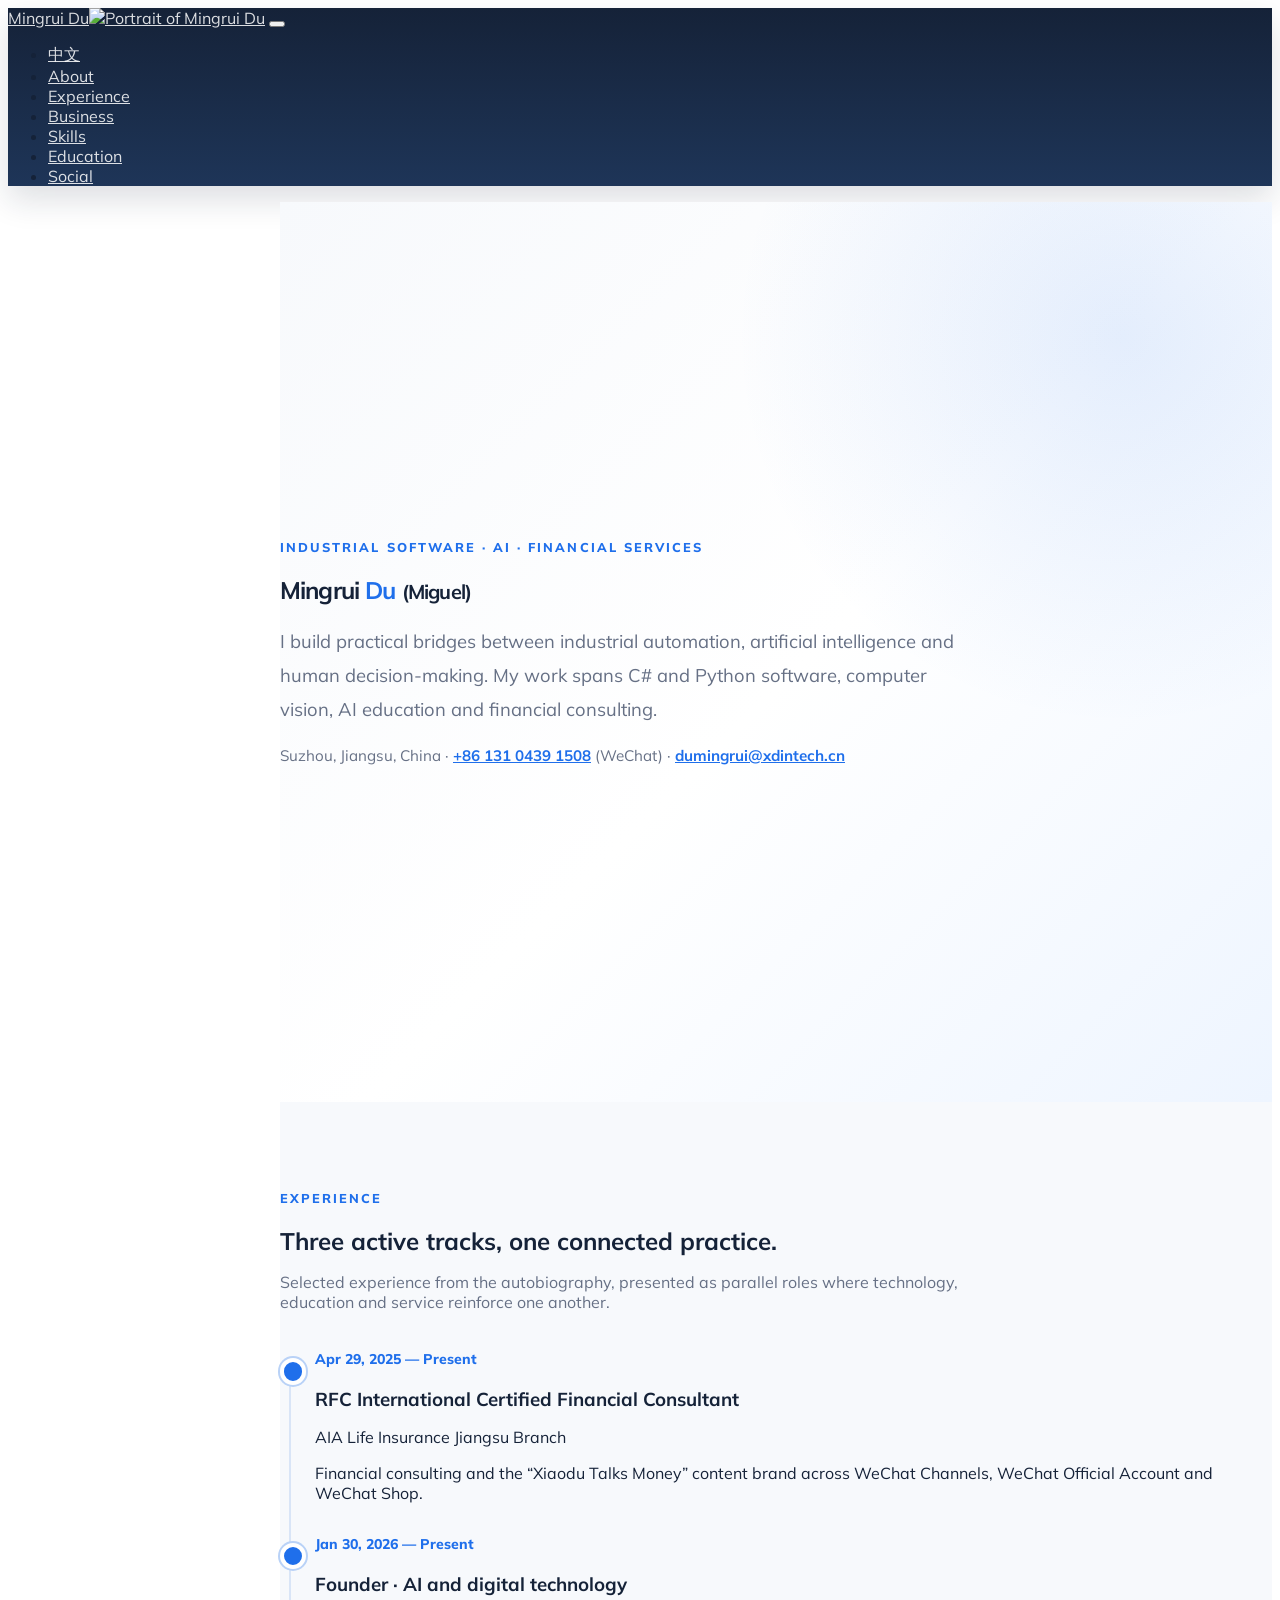
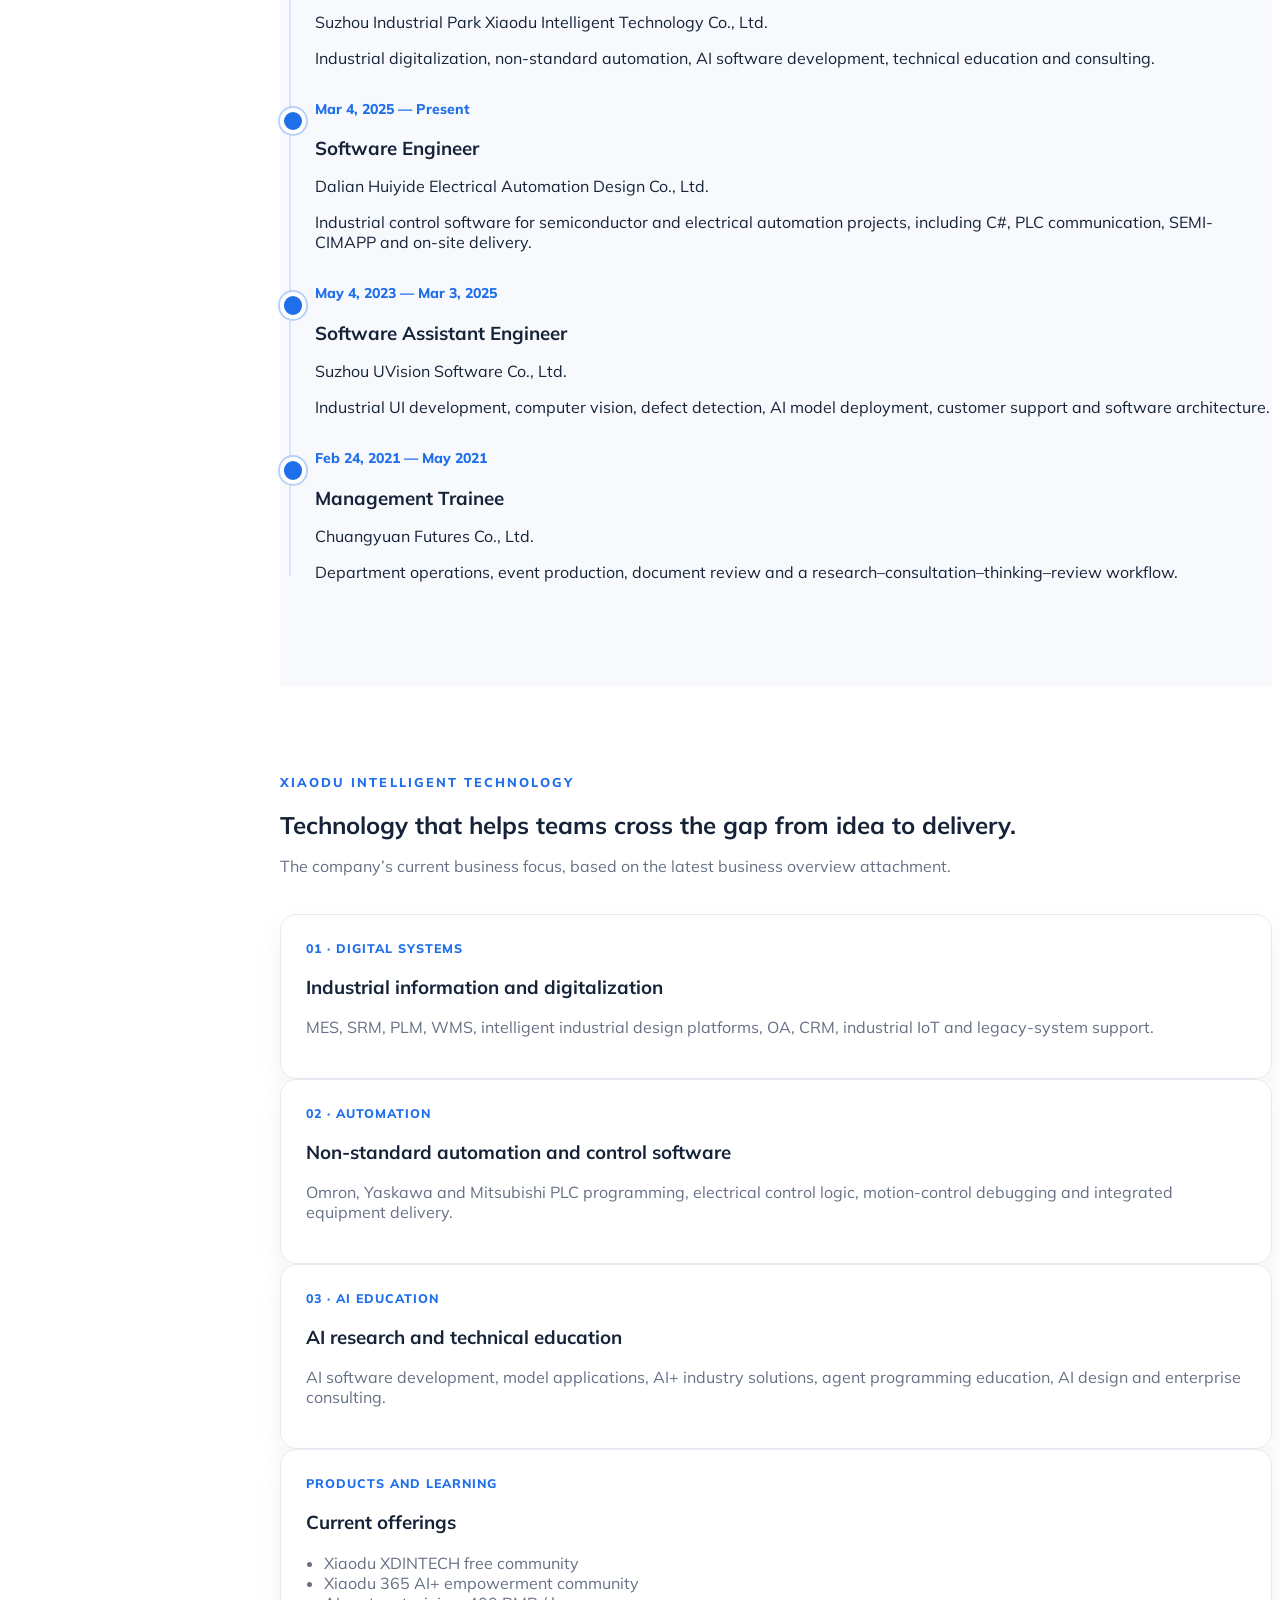
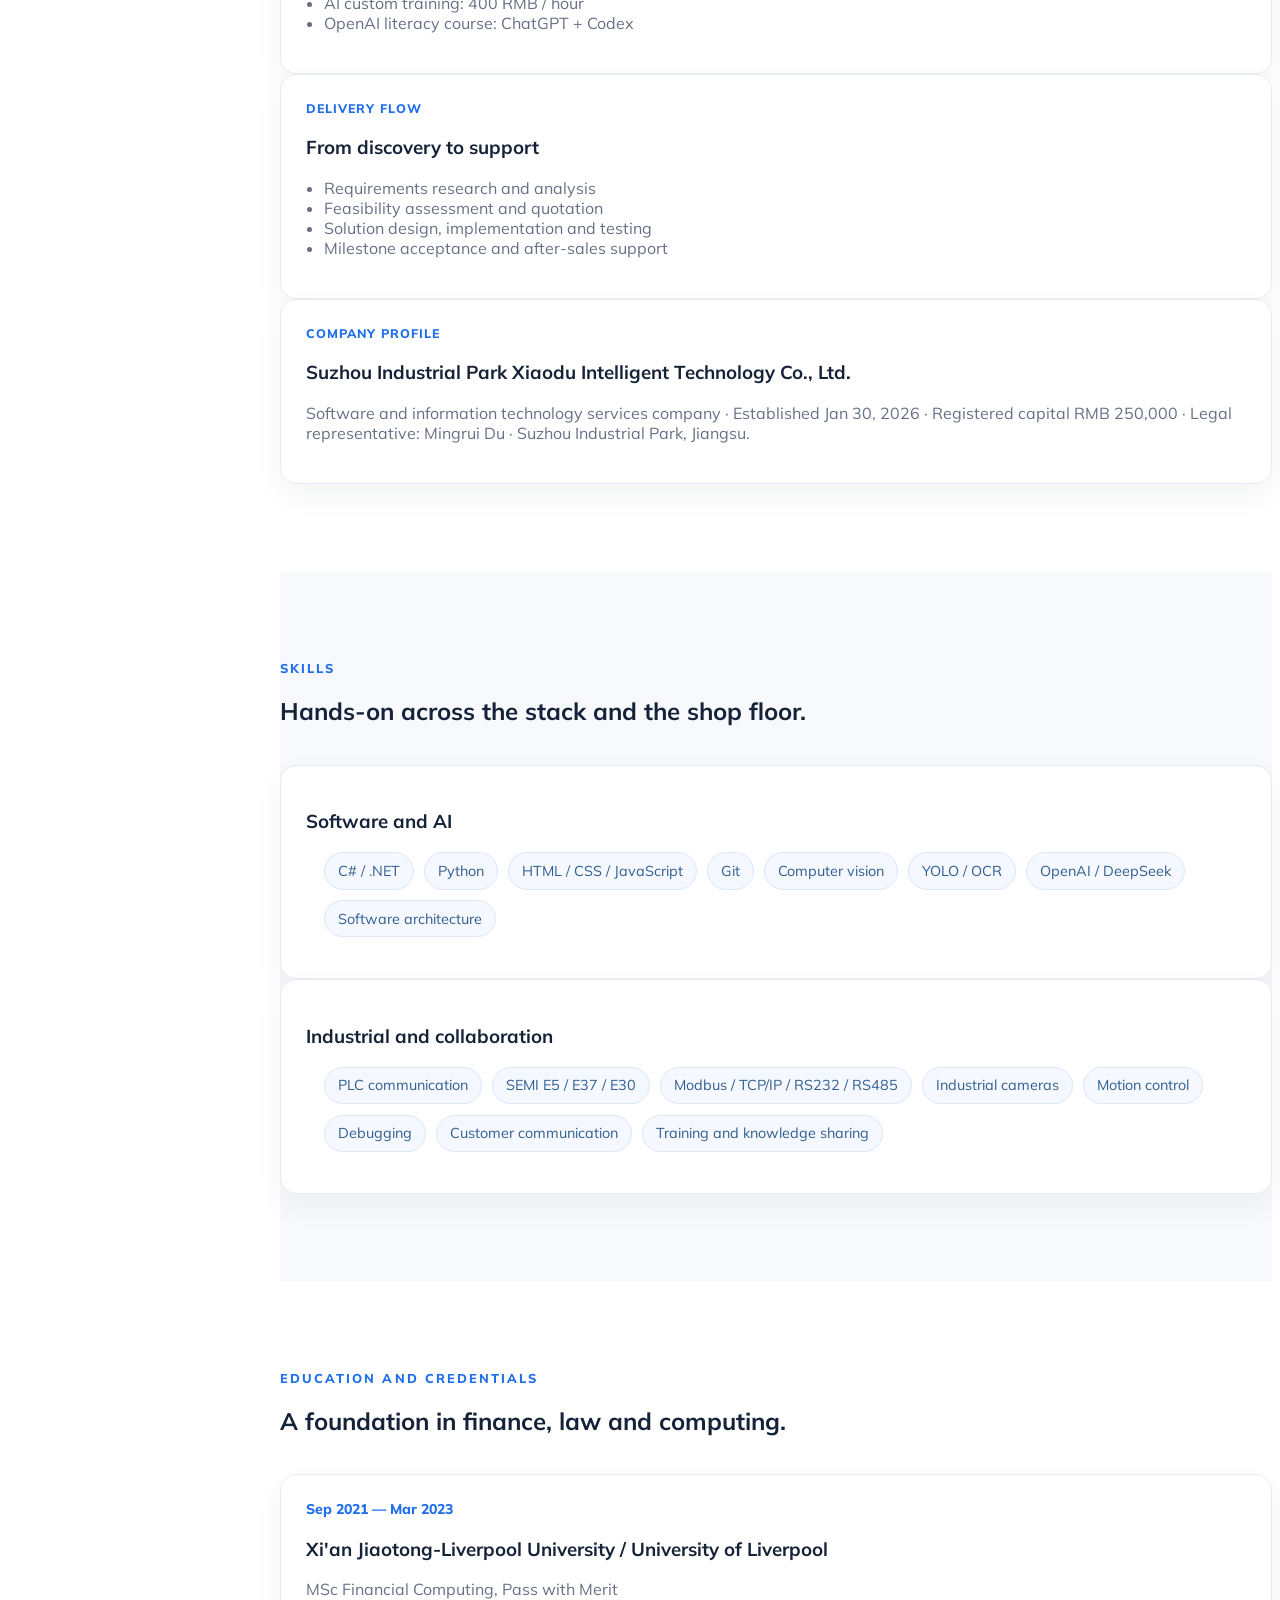
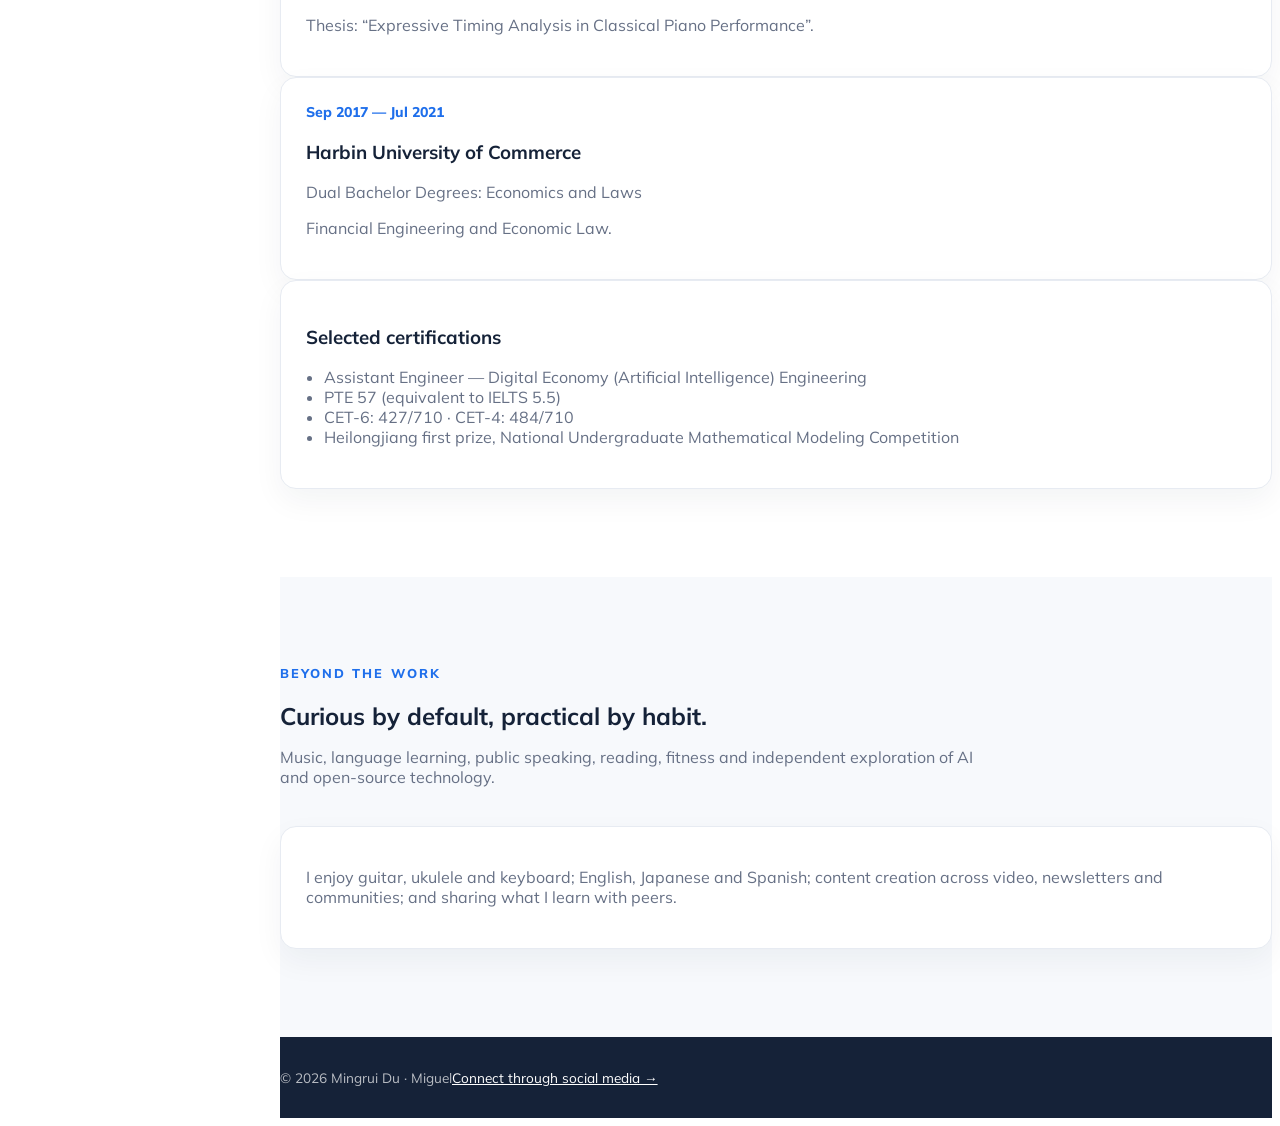
==== index.html @ 11cb5e6e "Update index_cn.html for improved content and structure; add new business markdown file for 苏州工业园区晓渡" ====
<!DOCTYPE html>
<html lang="en">
<head>
    <meta charset="utf-8">
    <meta name="viewport" content="width=device-width, initial-scale=1">
    <meta name="description" content="Mingrui Du (Miguel) — industrial software, AI and financial services professional.">
    <meta name="author" content="Mingrui Du">
    <meta property="og:title" content="Mingrui Du · Miguel">
    <meta property="og:description" content="Industrial software, AI and financial services professional based in Suzhou.">
    <title>Mingrui Du · Miguel</title>
    <link rel="icon" type="image/x-icon" href="assets/img/favicon.ico">
    <script src="https://use.fontawesome.com/releases/v6.3.0/js/all.js" crossorigin="anonymous"></script>
    <link href="https://fonts.googleapis.com/css?family=Saira+Extra+Condensed:500,700" rel="stylesheet">
    <link href="https://fonts.googleapis.com/css?family=Muli:400,400i,700,800" rel="stylesheet">
    <link href="css/styles.css" rel="stylesheet">
    <link href="css/site.css" rel="stylesheet">
</head>
<body id="page-top" class="site-body">
    <nav class="navbar navbar-expand-lg navbar-dark fixed-top site-nav" id="sideNav">
        <div class="container-fluid px-3 px-lg-4">
            <a class="navbar-brand js-scroll-trigger" href="#page-top"><span class="d-block d-lg-none">Mingrui Du</span><span class="d-none d-lg-block"><img class="img-fluid img-profile rounded-circle mx-auto mb-2" src="assets/img/MingruiDu_Profile.jpg" alt="Portrait of Mingrui Du"></span></a>
            <button class="navbar-toggler" type="button" data-bs-toggle="collapse" data-bs-target="#navbarResponsive" aria-controls="navbarResponsive" aria-expanded="false" aria-label="Open navigation"><span class="navbar-toggler-icon"></span></button>
            <div class="collapse navbar-collapse" id="navbarResponsive"><ul class="navbar-nav"><li class="nav-item"><a class="nav-link js-scroll-trigger" href="index_cn.html">中文</a></li><li class="nav-item"><a class="nav-link js-scroll-trigger" href="#about">About</a></li><li class="nav-item"><a class="nav-link js-scroll-trigger" href="#experience">Experience</a></li><li class="nav-item"><a class="nav-link js-scroll-trigger" href="#business">Business</a></li><li class="nav-item"><a class="nav-link js-scroll-trigger" href="#skills">Skills</a></li><li class="nav-item"><a class="nav-link js-scroll-trigger" href="#education">Education</a></li><li class="nav-item"><a class="nav-link js-scroll-trigger" href="SocialMedia.html">Social</a></li></ul></div>
        </div>
    </nav>
    <main>
        <section class="site-hero" id="about"><div class="container py-5"><div class="row align-items-center g-5"><div class="col-lg-9"><div class="site-kicker mb-3">Industrial software · AI · financial services</div><h1 class="display-1 mb-3">Mingrui <span class="accent">Du</span> <small class="fs-2">(Miguel)</small></h1><p class="site-lead mb-4">I build practical bridges between industrial automation, artificial intelligence and human decision-making. My work spans C# and Python software, computer vision, AI education and financial consulting.</p><div class="site-contact mb-4">Suzhou, Jiangsu, China · <a href="tel:+8613104391508">+86 131 0439 1508</a> (WeChat) · <a href="mailto:dumingrui@xdintech.cn">dumingrui@xdintech.cn</a></div><div class="social-icons"><a class="social-icon" href="https://github.com/Michael-Du-521" target="_blank" rel="noopener" aria-label="GitHub"><i class="fab fa-github"></i></a><a class="social-icon" href="SocialMedia.html" aria-label="Social media"><i class="fa-solid fa-address-card"></i></a></div></div></div></div></section>
        <section class="site-section" id="experience"><div class="container"><div class="site-section-heading"><div class="site-kicker">Experience</div><h2>Three active tracks, one connected practice.</h2><p>Selected experience from the autobiography, presented as parallel roles where technology, education and service reinforce one another.</p></div><div class="site-timeline"><article class="site-timeline-item"><div class="site-timeline-meta">Apr 29, 2025 — Present</div><h3>RFC International Certified Financial Consultant</h3><p class="mb-1">AIA Life Insurance Jiangsu Branch</p><p>Financial consulting and the “Xiaodu Talks Money” content brand across WeChat Channels, WeChat Official Account and WeChat Shop.</p></article><article class="site-timeline-item"><div class="site-timeline-meta">Jan 30, 2026 — Present</div><h3>Founder · AI and digital technology</h3><p class="mb-1">Suzhou Industrial Park Xiaodu Intelligent Technology Co., Ltd.</p><p>Industrial digitalization, non-standard automation, AI software development, technical education and consulting.</p></article><article class="site-timeline-item"><div class="site-timeline-meta">Mar 4, 2025 — Present</div><h3>Software Engineer</h3><p class="mb-1">Dalian Huiyide Electrical Automation Design Co., Ltd.</p><p>Industrial control software for semiconductor and electrical automation projects, including C#, PLC communication, SEMI-CIMAPP and on-site delivery.</p></article><article class="site-timeline-item"><div class="site-timeline-meta">May 4, 2023 — Mar 3, 2025</div><h3>Software Assistant Engineer</h3><p class="mb-1">Suzhou UVision Software Co., Ltd.</p><p>Industrial UI development, computer vision, defect detection, AI model deployment, customer support and software architecture.</p></article><article class="site-timeline-item"><div class="site-timeline-meta">Feb 24, 2021 — May 2021</div><h3>Management Trainee</h3><p class="mb-1">Chuangyuan Futures Co., Ltd.</p><p>Department operations, event production, document review and a research–consultation–thinking–review workflow.</p></article></div></div></section>
        <section class="site-section" id="business"><div class="container"><div class="site-section-heading"><div class="site-kicker">Xiaodu Intelligent Technology</div><h2>Technology that helps teams cross the gap from idea to delivery.</h2><p>The company’s current business focus, based on the latest business overview attachment.</p></div><div class="row g-4"><div class="col-md-4"><article class="site-card"><div class="eyebrow">01 · Digital systems</div><h3>Industrial information and digitalization</h3><p>MES, SRM, PLM, WMS, intelligent industrial design platforms, OA, CRM, industrial IoT and legacy-system support.</p></article></div><div class="col-md-4"><article class="site-card"><div class="eyebrow">02 · Automation</div><h3>Non-standard automation and control software</h3><p>Omron, Yaskawa and Mitsubishi PLC programming, electrical control logic, motion-control debugging and integrated equipment delivery.</p></article></div><div class="col-md-4"><article class="site-card"><div class="eyebrow">03 · AI education</div><h3>AI research and technical education</h3><p>AI software development, model applications, AI+ industry solutions, agent programming education, AI design and enterprise consulting.</p></article></div></div><div class="row g-4 mt-1"><div class="col-lg-7"><article class="site-card"><div class="eyebrow">Products and learning</div><h3>Current offerings</h3><ul><li>Xiaodu XDINTECH free community</li><li>Xiaodu 365 AI+ empowerment community</li><li>AI custom training: 400 RMB / hour</li><li>OpenAI literacy course: ChatGPT + Codex</li></ul></article></div><div class="col-lg-5"><article class="site-card"><div class="eyebrow">Delivery flow</div><h3>From discovery to support</h3><ul><li>Requirements research and analysis</li><li>Feasibility assessment and quotation</li><li>Solution design, implementation and testing</li><li>Milestone acceptance and after-sales support</li></ul></article></div></div><article class="site-card mt-4"><div class="eyebrow">Company profile</div><h3>Suzhou Industrial Park Xiaodu Intelligent Technology Co., Ltd.</h3><p class="mb-0">Software and information technology services company · Established Jan 30, 2026 · Registered capital RMB 250,000 · Legal representative: Mingrui Du · Suzhou Industrial Park, Jiangsu.</p></article></div></section>
        <section class="site-section" id="skills"><div class="container"><div class="site-section-heading"><div class="site-kicker">Skills</div><h2>Hands-on across the stack and the shop floor.</h2></div><div class="row g-4"><div class="col-md-6"><article class="site-card"><h3>Software and AI</h3><ul class="site-pill-list"><li>C# / .NET</li><li>Python</li><li>HTML / CSS / JavaScript</li><li>Git</li><li>Computer vision</li><li>YOLO / OCR</li><li>OpenAI / DeepSeek</li><li>Software architecture</li></ul></article></div><div class="col-md-6"><article class="site-card"><h3>Industrial and collaboration</h3><ul class="site-pill-list"><li>PLC communication</li><li>SEMI E5 / E37 / E30</li><li>Modbus / TCP/IP / RS232 / RS485</li><li>Industrial cameras</li><li>Motion control</li><li>Debugging</li><li>Customer communication</li><li>Training and knowledge sharing</li></ul></article></div></div></div></section>
        <section class="site-section" id="education"><div class="container"><div class="site-section-heading"><div class="site-kicker">Education and credentials</div><h2>A foundation in finance, law and computing.</h2></div><div class="row g-4"><div class="col-md-6"><article class="site-card"><div class="site-timeline-meta">Sep 2021 — Mar 2023</div><h3>Xi'an Jiaotong-Liverpool University / University of Liverpool</h3><p class="mb-1">MSc Financial Computing, Pass with Merit</p><p>Thesis: “Expressive Timing Analysis in Classical Piano Performance”.</p></article></div><div class="col-md-6"><article class="site-card"><div class="site-timeline-meta">Sep 2017 — Jul 2021</div><h3>Harbin University of Commerce</h3><p class="mb-1">Dual Bachelor Degrees: Economics and Laws</p><p>Financial Engineering and Economic Law.</p></article></div><div class="col-12"><article class="site-card"><h3>Selected certifications</h3><ul><li>Assistant Engineer — Digital Economy (Artificial Intelligence) Engineering</li><li>PTE 57 (equivalent to IELTS 5.5)</li><li>CET-6: 427/710 · CET-4: 484/710</li><li>Heilongjiang first prize, National Undergraduate Mathematical Modeling Competition</li></ul></article></div></div></div></section>
        <section class="site-section" id="interests"><div class="container"><div class="site-section-heading"><div class="site-kicker">Beyond the work</div><h2>Curious by default, practical by habit.</h2><p>Music, language learning, public speaking, reading, fitness and independent exploration of AI and open-source technology.</p></div><div class="site-card"><p class="mb-0">I enjoy guitar, ukulele and keyboard; English, Japanese and Spanish; content creation across video, newsletters and communities; and sharing what I learn with peers.</p></div></div></section>
    </main>
    <footer class="site-footer"><div class="container d-flex flex-wrap justify-content-between gap-2"><span>© 2026 Mingrui Du · Miguel</span><a href="SocialMedia.html">Connect through social media →</a></div></footer>
    <script src="https://cdn.jsdelivr.net/npm/bootstrap@5.2.3/dist/js/bootstrap.bundle.min.js"></script><script src="js/scripts.js"></script>
</body>
</html>
---- css/site.css ----
:root {
  --site-ink: #152238;
  --site-muted: #667085;
  --site-line: #e7ebf2;
  --site-surface: #f7f9fc;
  --site-accent: #1f6feb;
  --site-accent-dark: #164fa8;
  --site-warm: #ffb454;
}

body.site-body {
  color: var(--site-ink);
  background: #fff;
  font-family: "Muli", -apple-system, BlinkMacSystemFont, "Segoe UI", sans-serif;
}

.site-nav {
  background: linear-gradient(180deg, #152238 0%, #1e3558 100%);
  box-shadow: 0 14px 30px rgba(21, 34, 56, .14);
}

.site-nav .navbar-brand,
.site-nav .nav-link { color: rgba(255, 255, 255, .85); }
.site-nav .nav-link:hover,
.site-nav .nav-link:focus { color: #fff; }
.site-nav .nav-link.active { color: var(--site-warm); }

.site-hero {
  min-height: 100vh;
  display: flex;
  align-items: center;
  background: radial-gradient(circle at 85% 15%, rgba(31,111,235,.12), transparent 34%),
              linear-gradient(135deg, #f7f9fc 0%, #fff 52%, #eef5ff 100%);
}

.site-kicker {
  color: var(--site-accent);
  font-size: .8rem;
  font-weight: 800;
  letter-spacing: .16em;
  text-transform: uppercase;
}

.site-hero h1 { color: var(--site-ink); letter-spacing: -.035em; }
.site-hero h1 .accent { color: var(--site-accent); }
.site-lead { max-width: 700px; color: var(--site-muted); font-size: 1.15rem; line-height: 1.85; }
.site-contact { color: var(--site-muted); font-size: .95rem; }
.site-contact a { color: var(--site-accent); font-weight: 700; }

.site-section { padding: 5.5rem 0; }
.site-section:nth-of-type(even) { background: var(--site-surface); }
.site-section-heading { margin-bottom: 2.4rem; }
.site-section-heading h2 { color: var(--site-ink); margin-bottom: .65rem; }
.site-section-heading p { color: var(--site-muted); max-width: 720px; }

.site-card {
  height: 100%;
  padding: 1.55rem;
  border: 1px solid var(--site-line);
  border-radius: 1rem;
  background: #fff;
  box-shadow: 0 12px 30px rgba(21, 34, 56, .05);
}
.site-card h3, .site-card h4 { color: var(--site-ink); }
.site-card p, .site-card li { color: var(--site-muted); }
.site-card .eyebrow { color: var(--site-accent); font-size: .78rem; font-weight: 800; letter-spacing: .08em; text-transform: uppercase; }
.site-card ul { padding-left: 1.15rem; }

.site-timeline { position: relative; }
.site-timeline::before { content: ""; position: absolute; left: .55rem; top: .4rem; bottom: .4rem; width: 2px; background: #d9e5f7; }
.site-timeline-item { position: relative; padding-left: 2.2rem; margin-bottom: 2rem; }
.site-timeline-item:last-child { margin-bottom: 0; }
.site-timeline-item::before { content: ""; position: absolute; left: 0; top: .5rem; width: 1.15rem; height: 1.15rem; border: 4px solid #fff; border-radius: 50%; background: var(--site-accent); box-shadow: 0 0 0 2px #b9d2f7; }
.site-timeline-item h3 { margin-bottom: .25rem; color: var(--site-ink); }
.site-timeline-meta { color: var(--site-accent); font-size: .88rem; font-weight: 800; }

.site-pill-list { display: flex; flex-wrap: wrap; gap: .65rem; padding: 0; list-style: none; }
.site-pill-list li { padding: .55rem .8rem; border: 1px solid #dbe7f7; border-radius: 999px; background: #f5f9ff; color: #315d91; font-size: .9rem; }

.site-brand { color: var(--site-accent); font-weight: 800; }
.site-footer { padding: 2rem 0; background: var(--site-ink); color: rgba(255,255,255,.7); font-size: .85rem; }
.site-footer a { color: #fff; }

.social-page { min-height: 100vh; background: linear-gradient(135deg, #f7f9fc, #eef5ff); }
.social-shell { max-width: 1120px; margin: 0 auto; padding: 4rem 1rem; }
.social-header { display: flex; align-items: center; justify-content: space-between; gap: 1rem; margin-bottom: 2.5rem; }
.social-header h1 { color: var(--site-ink); margin-bottom: .35rem; }
.social-header p { color: var(--site-muted); margin: 0; }
.back-link { color: var(--site-accent); font-weight: 800; text-decoration: none; }
.social-group { margin-top: 2.4rem; }
.social-group h2 { color: var(--site-ink); font-size: 1.7rem; }
.social-grid { display: grid; grid-template-columns: repeat(auto-fit, minmax(210px, 1fr)); gap: 1rem; }
.social-card { display: flex; flex-direction: column; align-items: center; gap: .75rem; padding: 1.25rem; border: 1px solid var(--site-line); border-radius: 1rem; background: #fff; box-shadow: 0 12px 30px rgba(21,34,56,.06); text-align: center; }
.social-card img { width: 180px; height: 180px; object-fit: contain; border-radius: .65rem; background: #fff; }
.social-card h3 { margin: 0; color: var(--site-ink); font-size: 1.05rem; }
.social-card p { margin: 0; color: var(--site-muted); font-size: .86rem; }

@media (max-width: 991.98px) {
  .site-hero { min-height: auto; padding: 7rem 0 5rem; }
  .site-section { padding: 4rem 0; }
}

@media (min-width: 992px) {
  body.site-body:not(.social-page) main,
  body.site-body:not(.social-page) .site-footer { margin-left: 17rem; }
}

@media (max-width: 575.98px) {
  .site-hero h1 { font-size: 3.5rem; }
  .site-section { padding: 3.2rem 0; }
  .social-header { align-items: flex-start; flex-direction: column; }
}
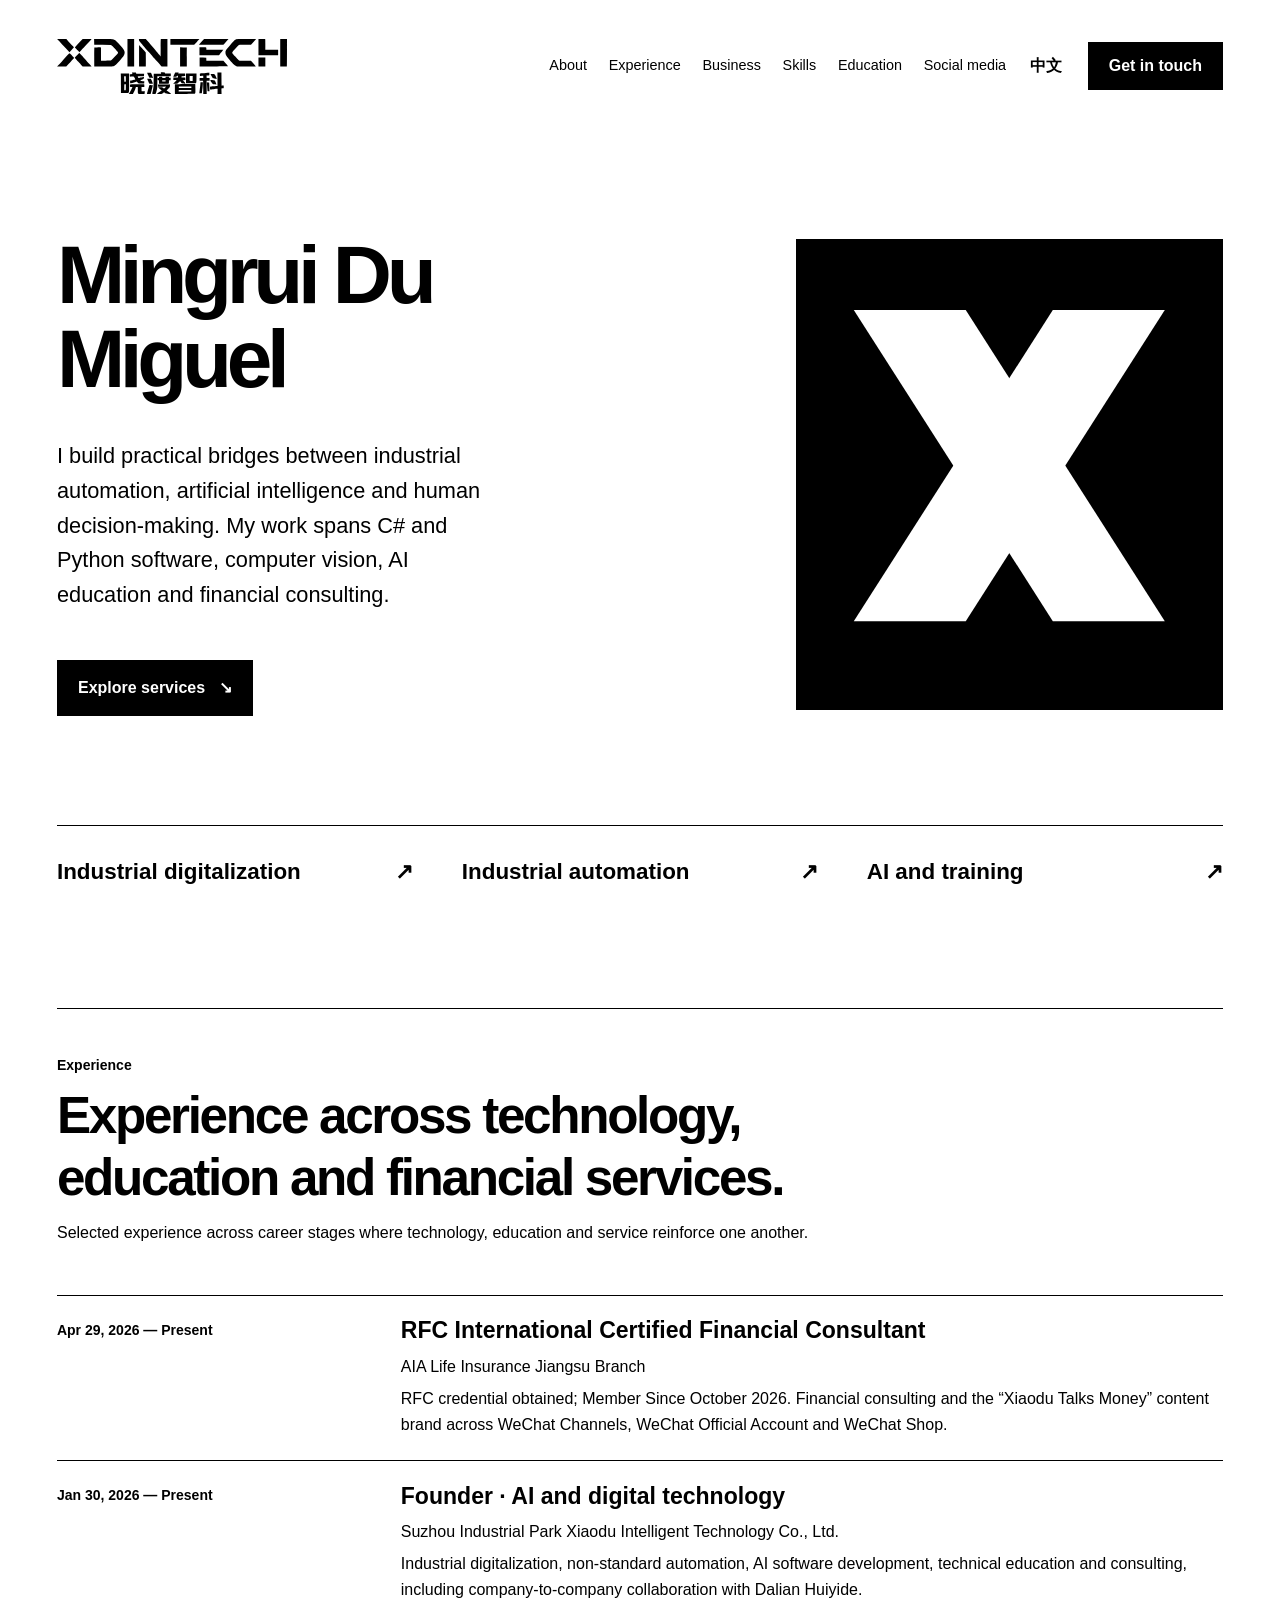
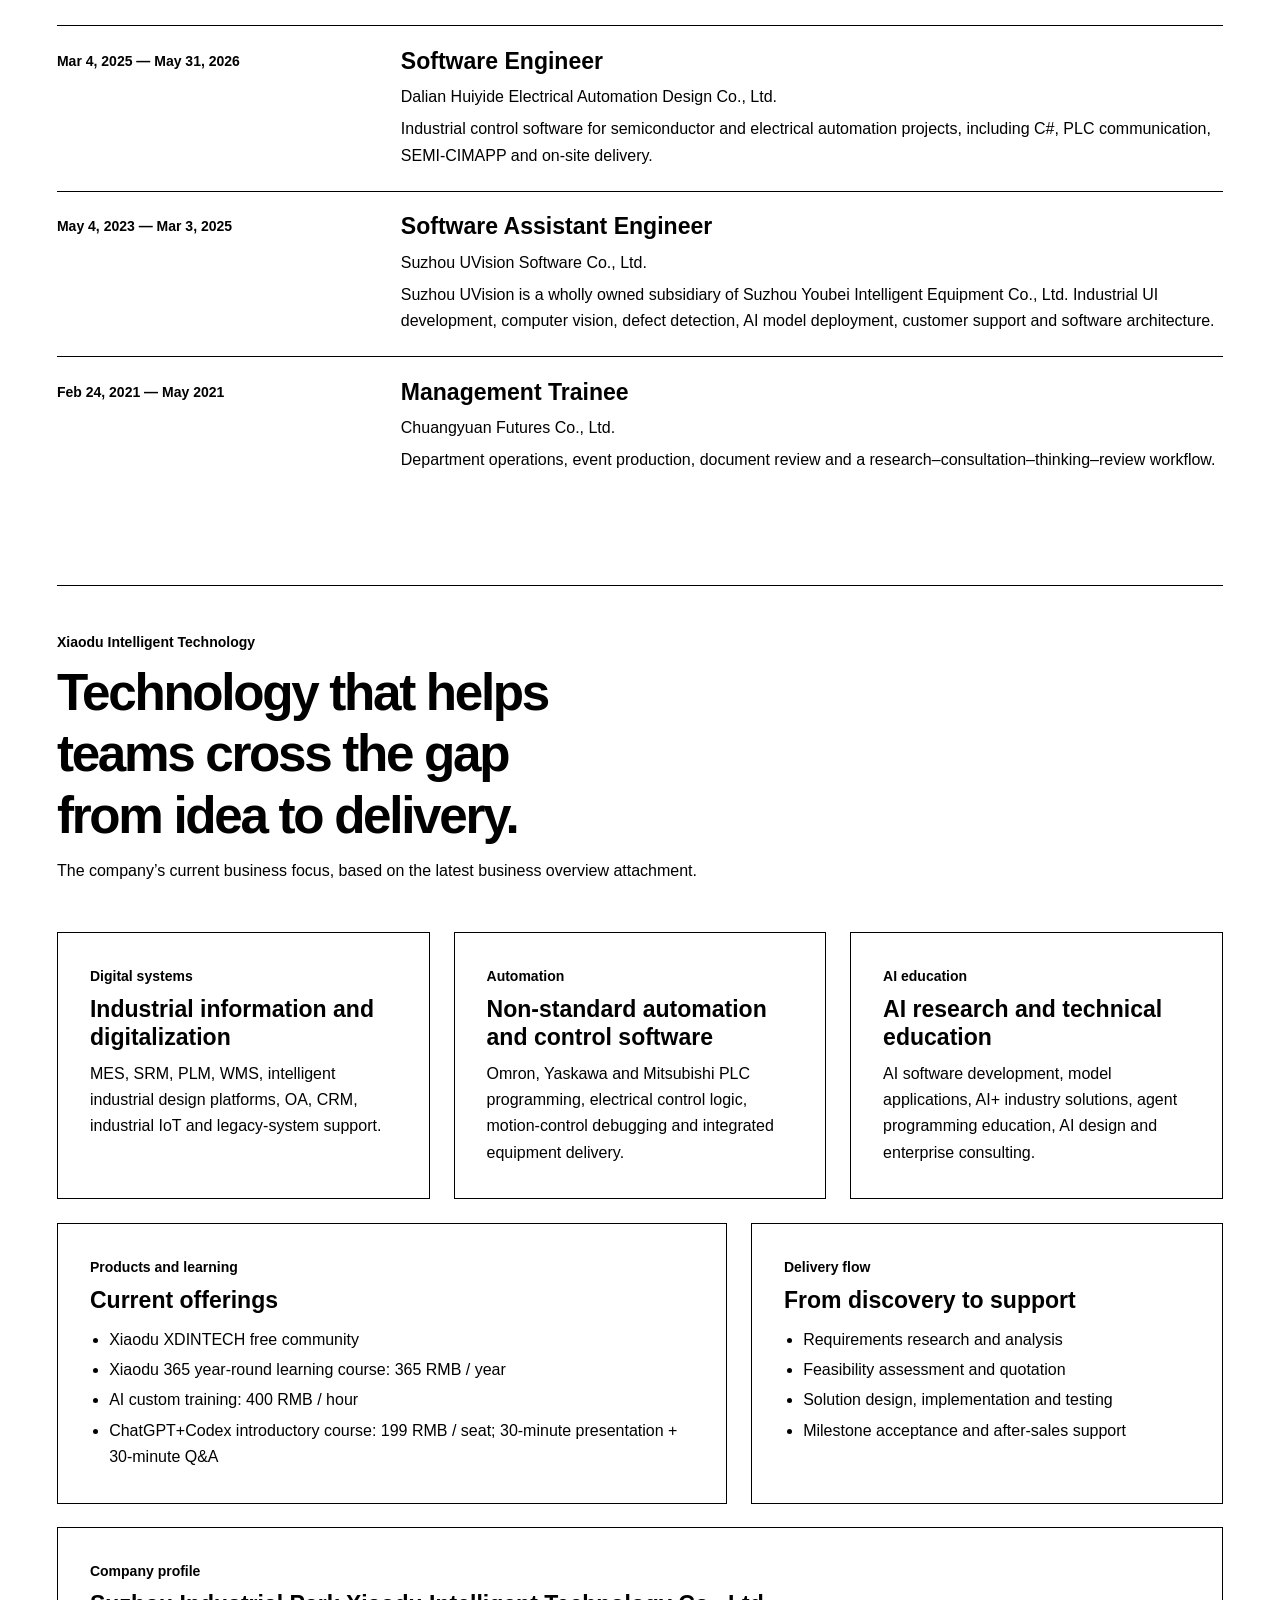
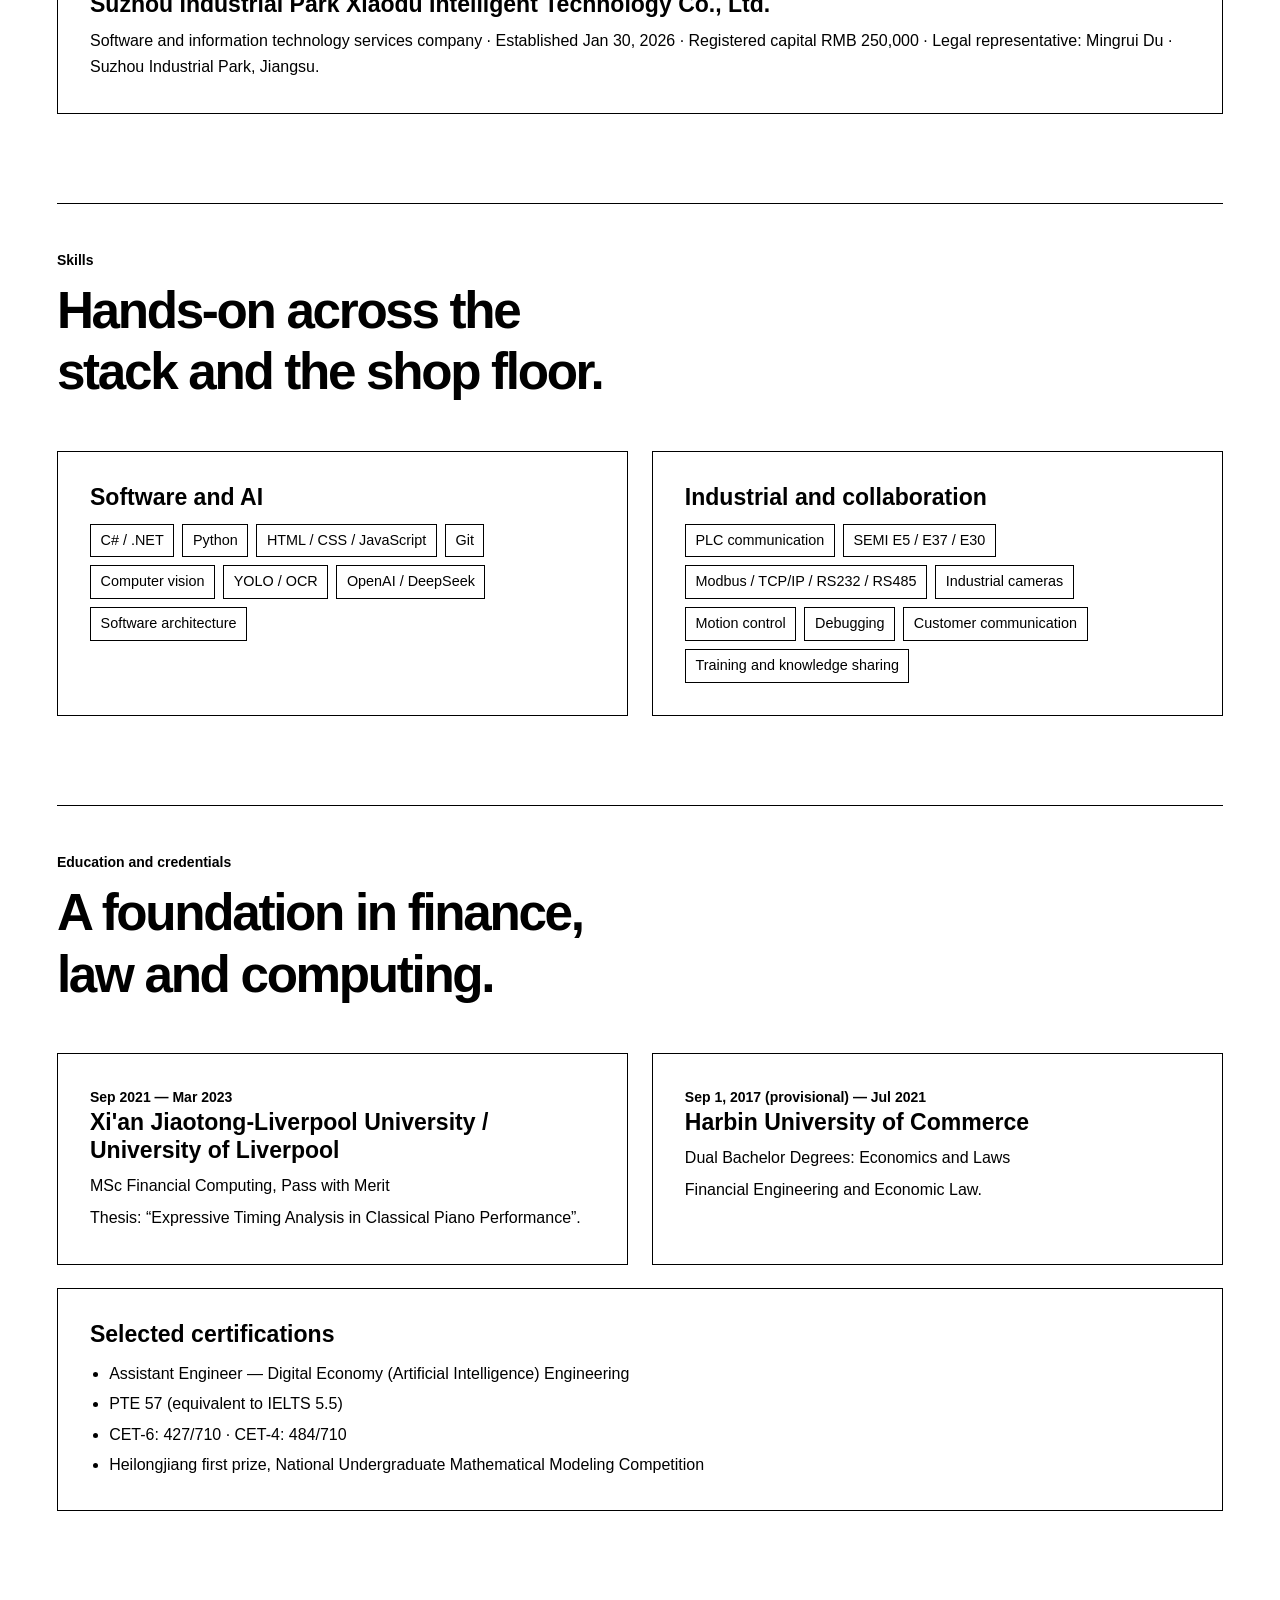
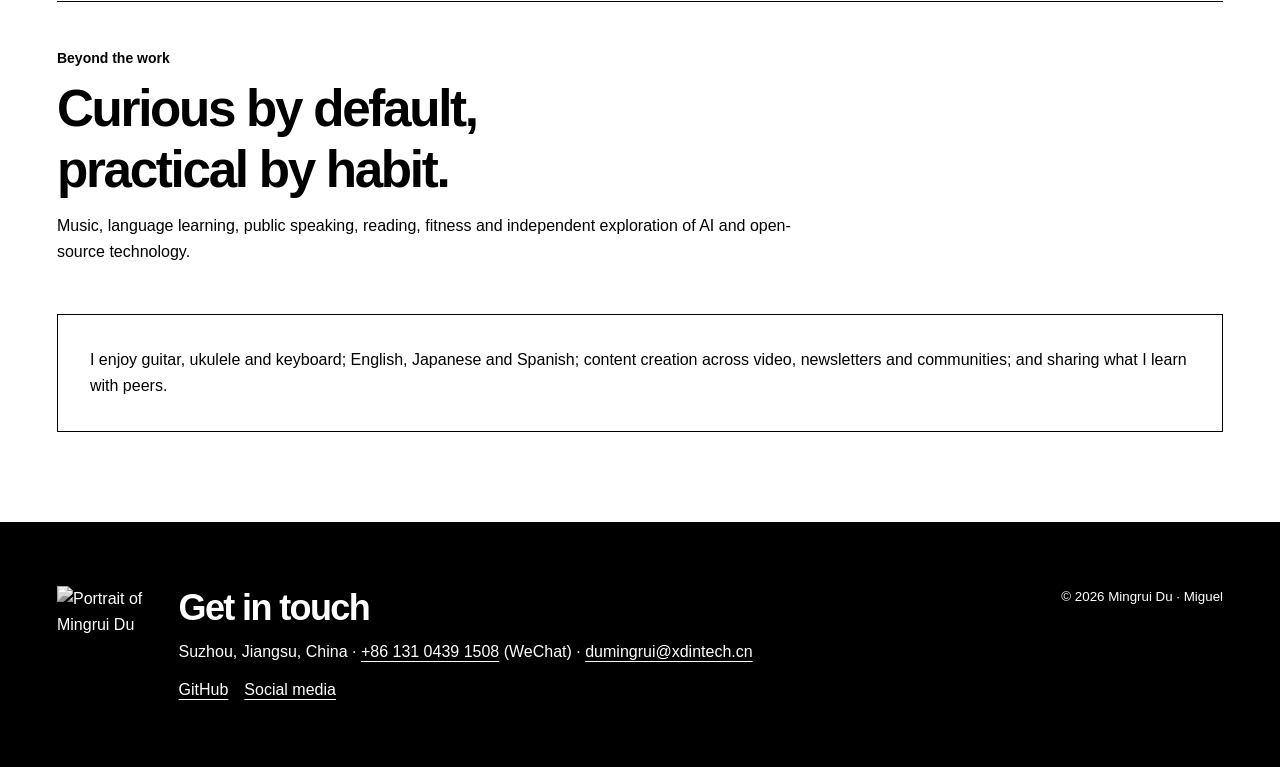
==== commit 896c0897: "Apply XDINTECH visual design to bilingual homepage" ====
--- a/index.html
+++ b/index.html
@@ -9,29 +9,258 @@
     <meta property="og:description" content="Industrial software, AI and financial services professional based in Suzhou.">
     <title>Mingrui Du · Miguel</title>
     <link rel="icon" type="image/x-icon" href="assets/img/favicon.ico">
-    <script src="https://use.fontawesome.com/releases/v6.3.0/js/all.js" crossorigin="anonymous"></script>
-    <link href="https://fonts.googleapis.com/css?family=Saira+Extra+Condensed:500,700" rel="stylesheet">
-    <link href="https://fonts.googleapis.com/css?family=Muli:400,400i,700,800" rel="stylesheet">
-    <link href="css/styles.css" rel="stylesheet">
-    <link href="css/site.css" rel="stylesheet">
+    <link rel="alternate" hreflang="zh-CN" href="index_cn.html">
+    <link rel="stylesheet" href="css/site.css">
 </head>
-<body id="page-top" class="site-body">
-    <nav class="navbar navbar-expand-lg navbar-dark fixed-top site-nav" id="sideNav">
-        <div class="container-fluid px-3 px-lg-4">
-            <a class="navbar-brand js-scroll-trigger" href="#page-top"><span class="d-block d-lg-none">Mingrui Du</span><span class="d-none d-lg-block"><img class="img-fluid img-profile rounded-circle mx-auto mb-2" src="assets/img/MingruiDu_Profile.jpg" alt="Portrait of Mingrui Du"></span></a>
-            <button class="navbar-toggler" type="button" data-bs-toggle="collapse" data-bs-target="#navbarResponsive" aria-controls="navbarResponsive" aria-expanded="false" aria-label="Open navigation"><span class="navbar-toggler-icon"></span></button>
-            <div class="collapse navbar-collapse" id="navbarResponsive"><ul class="navbar-nav"><li class="nav-item"><a class="nav-link js-scroll-trigger" href="index_cn.html">中文</a></li><li class="nav-item"><a class="nav-link js-scroll-trigger" href="#about">About</a></li><li class="nav-item"><a class="nav-link js-scroll-trigger" href="#experience">Experience</a></li><li class="nav-item"><a class="nav-link js-scroll-trigger" href="#business">Business</a></li><li class="nav-item"><a class="nav-link js-scroll-trigger" href="#skills">Skills</a></li><li class="nav-item"><a class="nav-link js-scroll-trigger" href="#education">Education</a></li><li class="nav-item"><a class="nav-link js-scroll-trigger" href="SocialMedia.html">Social</a></li></ul></div>
+<body class="site-body resume-home" id="page-top">
+    <a class="site-skip-link" href="#main-content">Skip to content</a>
+    <header class="site-header">
+        <div class="site-container site-header-inner">
+            <a class="site-logo" href="#page-top">
+                <img src="assets/img/xdintech-logo-black.svg" width="1637" height="388" alt="XDINTECH">
+            </a>
+            <nav class="site-nav" aria-label="Main navigation">
+                <a href="#about">About</a>
+                <a href="#experience">Experience</a>
+                <a href="#business">Business</a>
+                <a href="#skills">Skills</a>
+                <a href="#education">Education</a>
+                <a href="SocialMedia.html">Social media</a>
+            </nav>
+            <div class="site-header-actions">
+                <a class="site-language" href="index_cn.html" lang="zh-CN" hreflang="zh-CN">中文</a>
+                <a class="site-button site-button-small" href="#contact">Get in touch</a>
+            </div>
         </div>
-    </nav>
-    <main>
-        <section class="site-hero" id="about"><div class="container py-5"><div class="row align-items-center g-5"><div class="col-lg-9"><div class="site-kicker mb-3">Industrial software · AI · financial services</div><h1 class="display-1 mb-3">Mingrui <span class="accent">Du</span> <small class="fs-2">(Miguel)</small></h1><p class="site-lead mb-4">I build practical bridges between industrial automation, artificial intelligence and human decision-making. My work spans C# and Python software, computer vision, AI education and financial consulting.</p><div class="site-contact mb-4">Suzhou, Jiangsu, China · <a href="tel:+8613104391508">+86 131 0439 1508</a> (WeChat) · <a href="mailto:dumingrui@xdintech.cn">dumingrui@xdintech.cn</a></div><div class="social-icons"><a class="social-icon" href="https://github.com/Michael-Du-521" target="_blank" rel="noopener" aria-label="GitHub"><i class="fab fa-github"></i></a><a class="social-icon" href="SocialMedia.html" aria-label="Social media"><i class="fa-solid fa-address-card"></i></a></div></div></div></div></section>
-        <section class="site-section" id="experience"><div class="container"><div class="site-section-heading"><div class="site-kicker">Experience</div><h2>Three active tracks, one connected practice.</h2><p>Selected experience from the autobiography, presented as parallel roles where technology, education and service reinforce one another.</p></div><div class="site-timeline"><article class="site-timeline-item"><div class="site-timeline-meta">Apr 29, 2025 — Present</div><h3>RFC International Certified Financial Consultant</h3><p class="mb-1">AIA Life Insurance Jiangsu Branch</p><p>Financial consulting and the “Xiaodu Talks Money” content brand across WeChat Channels, WeChat Official Account and WeChat Shop.</p></article><article class="site-timeline-item"><div class="site-timeline-meta">Jan 30, 2026 — Present</div><h3>Founder · AI and digital technology</h3><p class="mb-1">Suzhou Industrial Park Xiaodu Intelligent Technology Co., Ltd.</p><p>Industrial digitalization, non-standard automation, AI software development, technical education and consulting.</p></article><article class="site-timeline-item"><div class="site-timeline-meta">Mar 4, 2025 — Present</div><h3>Software Engineer</h3><p class="mb-1">Dalian Huiyide Electrical Automation Design Co., Ltd.</p><p>Industrial control software for semiconductor and electrical automation projects, including C#, PLC communication, SEMI-CIMAPP and on-site delivery.</p></article><article class="site-timeline-item"><div class="site-timeline-meta">May 4, 2023 — Mar 3, 2025</div><h3>Software Assistant Engineer</h3><p class="mb-1">Suzhou UVision Software Co., Ltd.</p><p>Industrial UI development, computer vision, defect detection, AI model deployment, customer support and software architecture.</p></article><article class="site-timeline-item"><div class="site-timeline-meta">Feb 24, 2021 — May 2021</div><h3>Management Trainee</h3><p class="mb-1">Chuangyuan Futures Co., Ltd.</p><p>Department operations, event production, document review and a research–consultation–thinking–review workflow.</p></article></div></div></section>
-        <section class="site-section" id="business"><div class="container"><div class="site-section-heading"><div class="site-kicker">Xiaodu Intelligent Technology</div><h2>Technology that helps teams cross the gap from idea to delivery.</h2><p>The company’s current business focus, based on the latest business overview attachment.</p></div><div class="row g-4"><div class="col-md-4"><article class="site-card"><div class="eyebrow">01 · Digital systems</div><h3>Industrial information and digitalization</h3><p>MES, SRM, PLM, WMS, intelligent industrial design platforms, OA, CRM, industrial IoT and legacy-system support.</p></article></div><div class="col-md-4"><article class="site-card"><div class="eyebrow">02 · Automation</div><h3>Non-standard automation and control software</h3><p>Omron, Yaskawa and Mitsubishi PLC programming, electrical control logic, motion-control debugging and integrated equipment delivery.</p></article></div><div class="col-md-4"><article class="site-card"><div class="eyebrow">03 · AI education</div><h3>AI research and technical education</h3><p>AI software development, model applications, AI+ industry solutions, agent programming education, AI design and enterprise consulting.</p></article></div></div><div class="row g-4 mt-1"><div class="col-lg-7"><article class="site-card"><div class="eyebrow">Products and learning</div><h3>Current offerings</h3><ul><li>Xiaodu XDINTECH free community</li><li>Xiaodu 365 AI+ empowerment community</li><li>AI custom training: 400 RMB / hour</li><li>OpenAI literacy course: ChatGPT + Codex</li></ul></article></div><div class="col-lg-5"><article class="site-card"><div class="eyebrow">Delivery flow</div><h3>From discovery to support</h3><ul><li>Requirements research and analysis</li><li>Feasibility assessment and quotation</li><li>Solution design, implementation and testing</li><li>Milestone acceptance and after-sales support</li></ul></article></div></div><article class="site-card mt-4"><div class="eyebrow">Company profile</div><h3>Suzhou Industrial Park Xiaodu Intelligent Technology Co., Ltd.</h3><p class="mb-0">Software and information technology services company · Established Jan 30, 2026 · Registered capital RMB 250,000 · Legal representative: Mingrui Du · Suzhou Industrial Park, Jiangsu.</p></article></div></section>
-        <section class="site-section" id="skills"><div class="container"><div class="site-section-heading"><div class="site-kicker">Skills</div><h2>Hands-on across the stack and the shop floor.</h2></div><div class="row g-4"><div class="col-md-6"><article class="site-card"><h3>Software and AI</h3><ul class="site-pill-list"><li>C# / .NET</li><li>Python</li><li>HTML / CSS / JavaScript</li><li>Git</li><li>Computer vision</li><li>YOLO / OCR</li><li>OpenAI / DeepSeek</li><li>Software architecture</li></ul></article></div><div class="col-md-6"><article class="site-card"><h3>Industrial and collaboration</h3><ul class="site-pill-list"><li>PLC communication</li><li>SEMI E5 / E37 / E30</li><li>Modbus / TCP/IP / RS232 / RS485</li><li>Industrial cameras</li><li>Motion control</li><li>Debugging</li><li>Customer communication</li><li>Training and knowledge sharing</li></ul></article></div></div></div></section>
-        <section class="site-section" id="education"><div class="container"><div class="site-section-heading"><div class="site-kicker">Education and credentials</div><h2>A foundation in finance, law and computing.</h2></div><div class="row g-4"><div class="col-md-6"><article class="site-card"><div class="site-timeline-meta">Sep 2021 — Mar 2023</div><h3>Xi'an Jiaotong-Liverpool University / University of Liverpool</h3><p class="mb-1">MSc Financial Computing, Pass with Merit</p><p>Thesis: “Expressive Timing Analysis in Classical Piano Performance”.</p></article></div><div class="col-md-6"><article class="site-card"><div class="site-timeline-meta">Sep 2017 — Jul 2021</div><h3>Harbin University of Commerce</h3><p class="mb-1">Dual Bachelor Degrees: Economics and Laws</p><p>Financial Engineering and Economic Law.</p></article></div><div class="col-12"><article class="site-card"><h3>Selected certifications</h3><ul><li>Assistant Engineer — Digital Economy (Artificial Intelligence) Engineering</li><li>PTE 57 (equivalent to IELTS 5.5)</li><li>CET-6: 427/710 · CET-4: 484/710</li><li>Heilongjiang first prize, National Undergraduate Mathematical Modeling Competition</li></ul></article></div></div></div></section>
-        <section class="site-section" id="interests"><div class="container"><div class="site-section-heading"><div class="site-kicker">Beyond the work</div><h2>Curious by default, practical by habit.</h2><p>Music, language learning, public speaking, reading, fitness and independent exploration of AI and open-source technology.</p></div><div class="site-card"><p class="mb-0">I enjoy guitar, ukulele and keyboard; English, Japanese and Spanish; content creation across video, newsletters and communities; and sharing what I learn with peers.</p></div></div></section>
+    </header>
+    <main id="main-content" tabindex="-1">
+        <section class="site-hero site-container" id="about">
+            <div class="site-hero-grid">
+                <div class="site-hero-copy">
+                    <h1>Mingrui Du <span>Miguel</span></h1>
+                    <p class="site-lead">I build practical bridges between industrial automation, artificial intelligence and human decision-making. My work spans C# and Python software, computer vision, AI education and financial consulting.</p>
+                    <a class="site-button" href="#business">Explore services <span aria-hidden="true">↘</span></a>
+                </div>
+                <div class="site-brand-panel" aria-hidden="true">
+                    <svg class="site-brand-x" viewBox="895 215 481 530" focusable="false">
+                        <polygon points="960,295 1086.0,295 1310,645 1184.0,645" fill="#FFFFFF"/>
+                        <polygon points="1184.0,295 1310,295 1086.0,645 960,645" fill="#FFFFFF"/>
+                    </svg>
+                </div>
+            </div>
+            <nav class="site-service-links" aria-label="XDINTECH services">
+                <a href="#digitalization">Industrial digitalization <span aria-hidden="true">↗</span></a>
+                <a href="#automation">Industrial automation <span aria-hidden="true">↗</span></a>
+                <a href="#ai">AI and training <span aria-hidden="true">↗</span></a>
+            </nav>
+        </section>
+        <section class="site-section" id="experience">
+            <div class="site-container">
+                <div class="site-section-heading">
+                    <div class="site-kicker">Experience</div>
+                    <h2>Experience across technology, education and financial services.</h2>
+                    <p>Selected experience across career stages where technology, education and service reinforce one another.</p>
+                </div>
+                <div class="site-timeline">
+                    <article class="site-timeline-item">
+                        <div class="site-timeline-meta">Apr 29, 2026 — Present</div>
+                        <h3>RFC International Certified Financial Consultant</h3>
+                        <p class="site-detail">AIA Life Insurance Jiangsu Branch</p>
+                        <p>RFC credential obtained; Member Since October 2026. Financial consulting and the “Xiaodu Talks Money” content brand across WeChat Channels, WeChat Official Account and WeChat Shop.</p>
+                    </article>
+                    <article class="site-timeline-item">
+                        <div class="site-timeline-meta">Jan 30, 2026 — Present</div>
+                        <h3>Founder · AI and digital technology</h3>
+                        <p class="site-detail">Suzhou Industrial Park Xiaodu Intelligent Technology Co., Ltd.</p>
+                        <p>Industrial digitalization, non-standard automation, AI software development, technical education and consulting, including company-to-company collaboration with Dalian Huiyide.</p>
+                    </article>
+                    <article class="site-timeline-item">
+                        <div class="site-timeline-meta">Mar 4, 2025 — May 31, 2026</div>
+                        <h3>Software Engineer</h3>
+                        <p class="site-detail">Dalian Huiyide Electrical Automation Design Co., Ltd.</p>
+                        <p>Industrial control software for semiconductor and electrical automation projects, including C#, PLC communication, SEMI-CIMAPP and on-site delivery.</p>
+                    </article>
+                    <article class="site-timeline-item">
+                        <div class="site-timeline-meta">May 4, 2023 — Mar 3, 2025</div>
+                        <h3>Software Assistant Engineer</h3>
+                        <p class="site-detail">Suzhou UVision Software Co., Ltd.</p>
+                        <p>Suzhou UVision is a wholly owned subsidiary of Suzhou Youbei Intelligent Equipment Co., Ltd. Industrial UI development, computer vision, defect detection, AI model deployment, customer support and software architecture.</p>
+                    </article>
+                    <article class="site-timeline-item">
+                        <div class="site-timeline-meta">Feb 24, 2021 — May 2021</div>
+                        <h3>Management Trainee</h3>
+                        <p class="site-detail">Chuangyuan Futures Co., Ltd.</p>
+                        <p>Department operations, event production, document review and a research–consultation–thinking–review workflow.</p>
+                    </article>
+                </div>
+            </div>
+        </section>
+        <section class="site-section" id="business">
+            <div class="site-container">
+                <div class="site-section-heading">
+                    <div class="site-kicker">Xiaodu Intelligent Technology</div>
+                    <h2>Technology that helps teams cross the gap from idea to delivery.</h2>
+                    <p>The company’s current business focus, based on the latest business overview attachment.</p>
+                </div>
+                <div class="site-grid">
+                    <div class="site-cell-third">
+                        <article class="site-card" id="digitalization">
+                            <div class="eyebrow">Digital systems</div>
+                            <h3>Industrial information and digitalization</h3>
+                            <p>MES, SRM, PLM, WMS, intelligent industrial design platforms, OA, CRM, industrial IoT and legacy-system support.</p>
+                        </article>
+                    </div>
+                    <div class="site-cell-third">
+                        <article class="site-card" id="automation">
+                            <div class="eyebrow">Automation</div>
+                            <h3>Non-standard automation and control software</h3>
+                            <p>Omron, Yaskawa and Mitsubishi PLC programming, electrical control logic, motion-control debugging and integrated equipment delivery.</p>
+                        </article>
+                    </div>
+                    <div class="site-cell-third">
+                        <article class="site-card" id="ai">
+                            <div class="eyebrow">AI education</div>
+                            <h3>AI research and technical education</h3>
+                            <p>AI software development, model applications, AI+ industry solutions, agent programming education, AI design and enterprise consulting.</p>
+                        </article>
+                    </div>
+                </div>
+                <div class="site-grid site-grid-products">
+                    <div class="site-cell-major">
+                        <article class="site-card">
+                            <div class="eyebrow">Products and learning</div>
+                            <h3>Current offerings</h3>
+                            <ul>
+                                <li>Xiaodu XDINTECH free community</li>
+                                <li>Xiaodu 365 year-round learning course: 365 RMB / year</li>
+                                <li>AI custom training: 400 RMB / hour</li>
+                                <li>ChatGPT+Codex introductory course: 199 RMB / seat; 30-minute presentation + 30-minute Q&amp;A</li>
+                            </ul>
+                        </article>
+                    </div>
+                    <div class="site-cell-minor">
+                        <article class="site-card">
+                            <div class="eyebrow">Delivery flow</div>
+                            <h3>From discovery to support</h3>
+                            <ul>
+                                <li>Requirements research and analysis</li>
+                                <li>Feasibility assessment and quotation</li>
+                                <li>Solution design, implementation and testing</li>
+                                <li>Milestone acceptance and after-sales support</li>
+                            </ul>
+                        </article>
+                    </div>
+                </div>
+                <article class="site-card site-card-company">
+                    <div class="eyebrow">Company profile</div>
+                    <h3>Suzhou Industrial Park Xiaodu Intelligent Technology Co., Ltd.</h3>
+                    <p>Software and information technology services company · Established Jan 30, 2026 · Registered capital RMB 250,000 · Legal representative: Mingrui Du · Suzhou Industrial Park, Jiangsu.</p>
+                </article>
+            </div>
+        </section>
+        <section class="site-section" id="skills">
+            <div class="site-container">
+                <div class="site-section-heading">
+                    <div class="site-kicker">Skills</div>
+                    <h2>Hands-on across the stack and the shop floor.</h2>
+                </div>
+                <div class="site-grid">
+                    <div class="site-cell-half">
+                        <article class="site-card">
+                            <h3>Software and AI</h3>
+                            <ul class="site-pill-list">
+                                <li>C# / .NET</li>
+                                <li>Python</li>
+                                <li>HTML / CSS / JavaScript</li>
+                                <li>Git</li>
+                                <li>Computer vision</li>
+                                <li>YOLO / OCR</li>
+                                <li>OpenAI / DeepSeek</li>
+                                <li>Software architecture</li>
+                            </ul>
+                        </article>
+                    </div>
+                    <div class="site-cell-half">
+                        <article class="site-card">
+                            <h3>Industrial and collaboration</h3>
+                            <ul class="site-pill-list">
+                                <li>PLC communication</li>
+                                <li>SEMI E5 / E37 / E30</li>
+                                <li>Modbus / TCP/IP / RS232 / RS485</li>
+                                <li>Industrial cameras</li>
+                                <li>Motion control</li>
+                                <li>Debugging</li>
+                                <li>Customer communication</li>
+                                <li>Training and knowledge sharing</li>
+                            </ul>
+                        </article>
+                    </div>
+                </div>
+            </div>
+        </section>
+        <section class="site-section" id="education">
+            <div class="site-container">
+                <div class="site-section-heading">
+                    <div class="site-kicker">Education and credentials</div>
+                    <h2>A foundation in finance, law and computing.</h2>
+                </div>
+                <div class="site-grid">
+                    <div class="site-cell-half">
+                        <article class="site-card">
+                            <div class="site-timeline-meta">Sep 2021 — Mar 2023</div>
+                            <h3>Xi'an Jiaotong-Liverpool University / University of Liverpool</h3>
+                            <p class="site-detail">MSc Financial Computing, Pass with Merit</p>
+                            <p>Thesis: “Expressive Timing Analysis in Classical Piano Performance”.</p>
+                        </article>
+                    </div>
+                    <div class="site-cell-half">
+                        <article class="site-card">
+                            <div class="site-timeline-meta">Sep 1, 2017 (provisional) — Jul 2021</div>
+                            <h3>Harbin University of Commerce</h3>
+                            <p class="site-detail">Dual Bachelor Degrees: Economics and Laws</p>
+                            <p>Financial Engineering and Economic Law.</p>
+                        </article>
+                    </div>
+                    <div class="site-cell-full">
+                        <article class="site-card">
+                            <h3>Selected certifications</h3>
+                            <ul>
+                                <li>Assistant Engineer — Digital Economy (Artificial Intelligence) Engineering</li>
+                                <li>PTE 57 (equivalent to IELTS 5.5)</li>
+                                <li>CET-6: 427/710 · CET-4: 484/710</li>
+                                <li>Heilongjiang first prize, National Undergraduate Mathematical Modeling Competition</li>
+                            </ul>
+                        </article>
+                    </div>
+                </div>
+            </div>
+        </section>
+        <section class="site-section" id="interests">
+            <div class="site-container">
+                <div class="site-section-heading">
+                    <div class="site-kicker">Beyond the work</div>
+                    <h2>Curious by default, practical by habit.</h2>
+                    <p>Music, language learning, public speaking, reading, fitness and independent exploration of AI and open-source technology.</p>
+                </div>
+                <div class="site-card">
+                    <p>I enjoy guitar, ukulele and keyboard; English, Japanese and Spanish; content creation across video, newsletters and communities; and sharing what I learn with peers.</p>
+                </div>
+            </div>
+        </section>
     </main>
-    <footer class="site-footer"><div class="container d-flex flex-wrap justify-content-between gap-2"><span>© 2026 Mingrui Du · Miguel</span><a href="SocialMedia.html">Connect through social media →</a></div></footer>
-    <script src="https://cdn.jsdelivr.net/npm/bootstrap@5.2.3/dist/js/bootstrap.bundle.min.js"></script><script src="js/scripts.js"></script>
+    <footer class="site-footer" id="contact">
+        <div class="site-container site-footer-inner">
+            <img class="site-portrait" src="assets/img/MingruiDu_Profile.jpg" alt="Portrait of Mingrui Du" width="96" height="96" loading="lazy">
+            <div class="site-footer-content">
+                <h2>Get in touch</h2>
+                <p class="site-contact">Suzhou, Jiangsu, China · <a href="tel:+8613104391508">+86 131 0439 1508</a> (WeChat) · <a href="mailto:dumingrui@xdintech.cn">dumingrui@xdintech.cn</a></p>
+                <div class="site-footer-links">
+                    <a href="https://github.com/Michael-Du-521" target="_blank" rel="noopener">GitHub</a>
+                    <a href="SocialMedia.html">Social media</a>
+                </div>
+            </div>
+            <small>© 2026 Mingrui Du · Miguel</small>
+        </div>
+    </footer>
 </body>
 </html>
--- a/css/site.css
+++ b/css/site.css
@@ -2,86 +2,16 @@
   --site-ink: #152238;
   --site-muted: #667085;
   --site-line: #e7ebf2;
-  --site-surface: #f7f9fc;
   --site-accent: #1f6feb;
-  --site-accent-dark: #164fa8;
-  --site-warm: #ffb454;
-}
-
-body.site-body {
+}
+
+body.social-page {
+  min-height: 100vh;
   color: var(--site-ink);
-  background: #fff;
+  background: linear-gradient(135deg, #f7f9fc, #eef5ff);
   font-family: "Muli", -apple-system, BlinkMacSystemFont, "Segoe UI", sans-serif;
 }
 
-.site-nav {
-  background: linear-gradient(180deg, #152238 0%, #1e3558 100%);
-  box-shadow: 0 14px 30px rgba(21, 34, 56, .14);
-}
-
-.site-nav .navbar-brand,
-.site-nav .nav-link { color: rgba(255, 255, 255, .85); }
-.site-nav .nav-link:hover,
-.site-nav .nav-link:focus { color: #fff; }
-.site-nav .nav-link.active { color: var(--site-warm); }
-
-.site-hero {
-  min-height: 100vh;
-  display: flex;
-  align-items: center;
-  background: radial-gradient(circle at 85% 15%, rgba(31,111,235,.12), transparent 34%),
-              linear-gradient(135deg, #f7f9fc 0%, #fff 52%, #eef5ff 100%);
-}
-
-.site-kicker {
-  color: var(--site-accent);
-  font-size: .8rem;
-  font-weight: 800;
-  letter-spacing: .16em;
-  text-transform: uppercase;
-}
-
-.site-hero h1 { color: var(--site-ink); letter-spacing: -.035em; }
-.site-hero h1 .accent { color: var(--site-accent); }
-.site-lead { max-width: 700px; color: var(--site-muted); font-size: 1.15rem; line-height: 1.85; }
-.site-contact { color: var(--site-muted); font-size: .95rem; }
-.site-contact a { color: var(--site-accent); font-weight: 700; }
-
-.site-section { padding: 5.5rem 0; }
-.site-section:nth-of-type(even) { background: var(--site-surface); }
-.site-section-heading { margin-bottom: 2.4rem; }
-.site-section-heading h2 { color: var(--site-ink); margin-bottom: .65rem; }
-.site-section-heading p { color: var(--site-muted); max-width: 720px; }
-
-.site-card {
-  height: 100%;
-  padding: 1.55rem;
-  border: 1px solid var(--site-line);
-  border-radius: 1rem;
-  background: #fff;
-  box-shadow: 0 12px 30px rgba(21, 34, 56, .05);
-}
-.site-card h3, .site-card h4 { color: var(--site-ink); }
-.site-card p, .site-card li { color: var(--site-muted); }
-.site-card .eyebrow { color: var(--site-accent); font-size: .78rem; font-weight: 800; letter-spacing: .08em; text-transform: uppercase; }
-.site-card ul { padding-left: 1.15rem; }
-
-.site-timeline { position: relative; }
-.site-timeline::before { content: ""; position: absolute; left: .55rem; top: .4rem; bottom: .4rem; width: 2px; background: #d9e5f7; }
-.site-timeline-item { position: relative; padding-left: 2.2rem; margin-bottom: 2rem; }
-.site-timeline-item:last-child { margin-bottom: 0; }
-.site-timeline-item::before { content: ""; position: absolute; left: 0; top: .5rem; width: 1.15rem; height: 1.15rem; border: 4px solid #fff; border-radius: 50%; background: var(--site-accent); box-shadow: 0 0 0 2px #b9d2f7; }
-.site-timeline-item h3 { margin-bottom: .25rem; color: var(--site-ink); }
-.site-timeline-meta { color: var(--site-accent); font-size: .88rem; font-weight: 800; }
-
-.site-pill-list { display: flex; flex-wrap: wrap; gap: .65rem; padding: 0; list-style: none; }
-.site-pill-list li { padding: .55rem .8rem; border: 1px solid #dbe7f7; border-radius: 999px; background: #f5f9ff; color: #315d91; font-size: .9rem; }
-
-.site-brand { color: var(--site-accent); font-weight: 800; }
-.site-footer { padding: 2rem 0; background: var(--site-ink); color: rgba(255,255,255,.7); font-size: .85rem; }
-.site-footer a { color: #fff; }
-
-.social-page { min-height: 100vh; background: linear-gradient(135deg, #f7f9fc, #eef5ff); }
 .social-shell { max-width: 1120px; margin: 0 auto; padding: 4rem 1rem; }
 .social-header { display: flex; align-items: center; justify-content: space-between; gap: 1rem; margin-bottom: 2.5rem; }
 .social-header h1 { color: var(--site-ink); margin-bottom: .35rem; }
@@ -95,18 +25,357 @@
 .social-card h3 { margin: 0; color: var(--site-ink); font-size: 1.05rem; }
 .social-card p { margin: 0; color: var(--site-muted); font-size: .86rem; }
 
-@media (max-width: 991.98px) {
-  .site-hero { min-height: auto; padding: 7rem 0 5rem; }
-  .site-section { padding: 4rem 0; }
-}
-
-@media (min-width: 992px) {
-  body.site-body:not(.social-page) main,
-  body.site-body:not(.social-page) .site-footer { margin-left: 17rem; }
-}
-
 @media (max-width: 575.98px) {
-  .site-hero h1 { font-size: 3.5rem; }
-  .site-section { padding: 3.2rem 0; }
   .social-header { align-items: flex-start; flex-direction: column; }
 }
+
+/* XDINTECH website proposal, black and white, V1.1 */
+.resume-home {
+  --ink: #000;
+  --paper: #fff;
+  --gutter: clamp(1.125rem, 4.45vw, 4rem);
+  margin: 0;
+  color: var(--ink);
+  background: var(--paper);
+  font: 1rem/1.65 "Inter", "Noto Sans SC", "Microsoft YaHei", "Segoe UI", sans-serif;
+}
+
+.resume-home *,
+.resume-home *::before,
+.resume-home *::after { box-sizing: border-box; }
+
+.resume-home :is(h1, h2, h3, p) { margin: 0; }
+.resume-home :is(h2, h3) { line-height: 1.2; }
+.resume-home a { color: inherit; text-underline-offset: .23em; }
+.resume-home a:focus-visible { outline: 2px solid currentColor; outline-offset: 4px; }
+.resume-home [id] { scroll-margin-top: 1.5rem; }
+
+.site-container {
+  width: min(calc(100% - 2 * var(--gutter)), 82rem);
+  margin-inline: auto;
+}
+
+.site-skip-link {
+  position: absolute;
+  inset: .75rem auto auto var(--gutter);
+  z-index: 2;
+  padding: .5rem .85rem;
+  background: var(--paper);
+  transform: translateY(-200%);
+}
+
+.site-skip-link:focus { transform: none; }
+
+.site-header-inner,
+.site-header-actions,
+.site-nav {
+  display: flex;
+  align-items: center;
+}
+
+.site-header-inner {
+  justify-content: space-between;
+  gap: .8rem 1.5rem;
+  padding-block: clamp(1.25rem, 3.05vw, 2.75rem);
+}
+
+.site-logo,
+.site-header-actions { flex: 0 0 auto; }
+
+.site-logo img {
+  display: block;
+  width: clamp(8.75rem, 18vw, 15rem);
+  height: auto;
+}
+
+.site-header-actions { gap: clamp(.75rem, 2vw, 1.75rem); }
+
+.site-nav {
+  flex-wrap: wrap;
+  justify-content: flex-end;
+  gap: .2rem clamp(.65rem, 1.7vw, 1.5rem);
+  margin-inline-start: auto;
+  font-size: .9rem;
+}
+
+.site-nav a,
+.site-language {
+  display: inline-flex;
+  align-items: center;
+  min-height: 2.75rem;
+  text-decoration: none;
+  white-space: nowrap;
+}
+
+.site-language { font-weight: 650; }
+.site-nav a:hover,
+.site-language:hover { text-decoration: underline; }
+
+.resume-home .site-button {
+  display: inline-flex;
+  align-items: center;
+  justify-content: center;
+  gap: .85rem;
+  min-height: 3.5rem;
+  padding: .7rem 1.25rem;
+  border: 1px solid var(--ink);
+  background: var(--ink);
+  color: var(--paper);
+  font-weight: 700;
+  line-height: 1.25;
+  text-decoration: none;
+}
+
+.resume-home .site-button:hover {
+  background: var(--paper);
+  color: var(--ink);
+}
+
+.resume-home .site-button:focus-visible { outline-color: var(--ink); }
+.resume-home .site-button-small { min-height: 3rem; }
+
+.site-hero { padding-top: clamp(2rem, 6vw, 5.8rem); }
+
+.site-hero-grid {
+  display: grid;
+  grid-template-columns: minmax(0, 1fr) minmax(0, 36.66%);
+  gap: clamp(1.75rem, 7.2vw, 6.5rem);
+}
+
+.site-hero-copy {
+  display: flex;
+  flex-direction: column;
+  align-items: flex-start;
+  justify-content: center;
+  padding-block: 1.5rem;
+}
+
+.site-hero h1 {
+  font-size: clamp(3.65rem, 6.4vw, 5.75rem);
+  font-weight: 800;
+  line-height: 1.02;
+  letter-spacing: -.065em;
+}
+
+.site-hero h1 span { display: block; }
+.resume-home:lang(zh) .site-hero h1 { letter-spacing: -.045em; }
+.resume-home:lang(zh) .site-hero h1 span { letter-spacing: -.065em; }
+
+.resume-home .site-lead {
+  max-width: 36ch;
+  margin-block: clamp(1.5rem, 3vw, 2.625rem) clamp(1.5rem, 3.7vw, 3.25rem);
+  font-size: clamp(1.0625rem, 1.7vw, 1.5rem);
+  line-height: 1.6;
+}
+
+.resume-home:lang(zh) .site-lead { max-width: 24em; }
+
+.site-brand-panel {
+  align-self: center;
+  width: 100%;
+  aspect-ratio: 481 / 530;
+  background: var(--ink);
+}
+
+.site-brand-x { display: block; width: 100%; height: 100%; }
+
+.site-service-links {
+  display: grid;
+  grid-template-columns: repeat(3, minmax(0, 1fr));
+  column-gap: clamp(1rem, 3.8vw, 3.5rem);
+  margin-top: clamp(2rem, 6.6vw, 5.9rem);
+  border-top: 1px solid var(--ink);
+}
+
+.site-service-links a {
+  display: flex;
+  justify-content: space-between;
+  align-items: center;
+  gap: .5rem;
+  padding-block: clamp(.65rem, 2.45vw, 2rem);
+  font-size: clamp(1rem, 1.75vw, 1.5rem);
+  font-weight: 750;
+  line-height: 1.35;
+  text-decoration: none;
+}
+
+.site-service-links a:hover { text-decoration: underline; }
+
+.site-section { padding-block: clamp(3.5rem, 7vw, 6.25rem); }
+.site-section + .site-section { padding-top: 0; }
+
+.site-section > .site-container {
+  padding-top: clamp(1.75rem, 3.5vw, 3rem);
+  border-top: 1px solid var(--ink);
+}
+
+.site-section-heading {
+  max-width: 48rem;
+  margin-bottom: clamp(1.5rem, 4vw, 3rem);
+}
+
+.resume-home h2 {
+  font-size: clamp(1.85rem, 4vw, 3.5rem);
+  font-weight: 780;
+  letter-spacing: -.045em;
+  text-wrap: balance;
+}
+
+.resume-home:lang(zh) h2 { letter-spacing: -.025em; }
+
+.resume-home h3 {
+  font-size: clamp(1.125rem, 1.8vw, 1.5rem);
+  font-weight: 750;
+}
+
+.site-kicker,
+.site-card .eyebrow,
+.site-timeline-meta {
+  font-size: .875rem;
+  font-weight: 700;
+}
+
+.site-kicker,
+.site-card .eyebrow { margin-bottom: .5rem; }
+
+.resume-home .site-section-heading p { margin-top: .75rem; }
+
+.site-grid {
+  display: grid;
+  grid-template-columns: repeat(12, minmax(0, 1fr));
+  gap: clamp(.75rem, 1.85vw, 1.5rem);
+}
+
+.site-cell-third { grid-column: span 4; }
+.site-cell-half { grid-column: span 6; }
+.site-cell-major { grid-column: span 7; }
+.site-cell-minor { grid-column: span 5; }
+.site-cell-full { grid-column: 1 / -1; }
+
+.site-card {
+  height: 100%;
+  padding: clamp(1rem, 2.5vw, 2rem);
+  border: 1px solid var(--ink);
+}
+
+.site-grid-products,
+.site-card-company { margin-top: clamp(.75rem, 1.85vw, 1.5rem); }
+
+.resume-home :is(.site-card, .site-timeline-item) h3 + p { margin-top: .55rem; }
+.resume-home .site-detail + p { margin-top: .35rem; }
+.site-card ul { margin: .75rem 0 0; padding-inline-start: 1.2rem; }
+.site-card li + li { margin-top: .25rem; }
+
+.site-timeline-item {
+  display: grid;
+  grid-template-columns: minmax(10rem, 24%) minmax(0, 1fr);
+  column-gap: clamp(1.5rem, 5vw, 4rem);
+  padding-block: 1.35rem;
+  border-top: 1px solid var(--ink);
+}
+
+.site-timeline-item > :not(.site-timeline-meta) { grid-column: 2; }
+.site-timeline-item .site-timeline-meta { padding-top: .12rem; }
+
+.site-card .site-pill-list {
+  display: flex;
+  flex-wrap: wrap;
+  gap: .5rem;
+  padding: 0;
+  list-style: none;
+}
+
+.site-pill-list li,
+.site-pill-list li + li {
+  margin: 0;
+  padding: .25rem .6rem;
+  border: 1px solid var(--ink);
+  font-size: .9rem;
+}
+
+.site-footer {
+  padding-block: clamp(2.5rem, 5vw, 4.5rem);
+  background: var(--ink);
+  color: var(--paper);
+}
+
+.site-footer-inner {
+  display: grid;
+  grid-template-columns: auto minmax(0, 1fr) auto;
+  align-items: start;
+  gap: 1.25rem clamp(1rem, 3vw, 2rem);
+}
+
+.site-portrait {
+  display: block;
+  width: clamp(3rem, 7vw, 6rem);
+  height: auto;
+  aspect-ratio: 1;
+  object-fit: cover;
+  object-position: center 30%;
+  filter: grayscale(1);
+}
+
+.resume-home .site-footer h2 {
+  margin-bottom: .6rem;
+  font-size: clamp(1.4rem, 3vw, 2.25rem);
+}
+
+.site-contact { overflow-wrap: anywhere; }
+.site-footer-links { display: flex; flex-wrap: wrap; gap: .25rem 1rem; margin-top: .75rem; }
+
+@media (max-width: 68rem) {
+  .site-header-inner { flex-wrap: wrap; }
+
+  .site-nav {
+    order: 1;
+    width: 100%;
+    justify-content: flex-start;
+    margin: 0;
+    padding-top: .3rem;
+    border-top: 1px solid var(--ink);
+  }
+}
+
+@media (max-width: 49rem) {
+  .site-hero-grid { grid-template-columns: minmax(0, 1fr); }
+  .site-hero-copy { padding-block: 0; }
+  .site-hero h1 { font-size: clamp(3.25rem, 9vw, 4.5rem); }
+  .site-brand-panel { aspect-ratio: 4 / 3; }
+  .site-cell-third,
+  .site-cell-major,
+  .site-cell-minor { grid-column: 1 / -1; }
+  .site-footer-inner { grid-template-columns: auto minmax(0, 1fr); }
+  .site-footer-inner small { grid-column: 2; }
+}
+
+@media (max-width: 35rem) {
+  .site-header-inner { gap: .5rem .75rem; }
+  .site-logo img { width: clamp(6.5rem, 33vw, 9rem); }
+  .site-header-actions { gap: .65rem; }
+  .site-header-actions .site-button { padding-inline: .6rem; font-size: .875rem; }
+  .site-service-links { grid-template-columns: minmax(0, 1fr); }
+  .site-service-links a + a { border-top: 1px solid var(--ink); }
+  .site-cell-half { grid-column: 1 / -1; }
+
+  .site-timeline-item {
+    grid-template-columns: minmax(0, 1fr);
+    row-gap: .3rem;
+  }
+
+  .site-timeline-item > :not(.site-timeline-meta) { grid-column: 1; }
+}
+
+@media print {
+  .site-header,
+  .site-skip-link,
+  .site-brand-panel,
+  .site-service-links,
+  .site-hero .site-button { display: none; }
+
+  .site-hero-grid { display: block; }
+  .site-section { padding-block: 1.5rem; }
+  .site-card,
+  .site-timeline-item { break-inside: avoid; }
+  .site-footer { background: var(--paper); color: var(--ink); }
+}
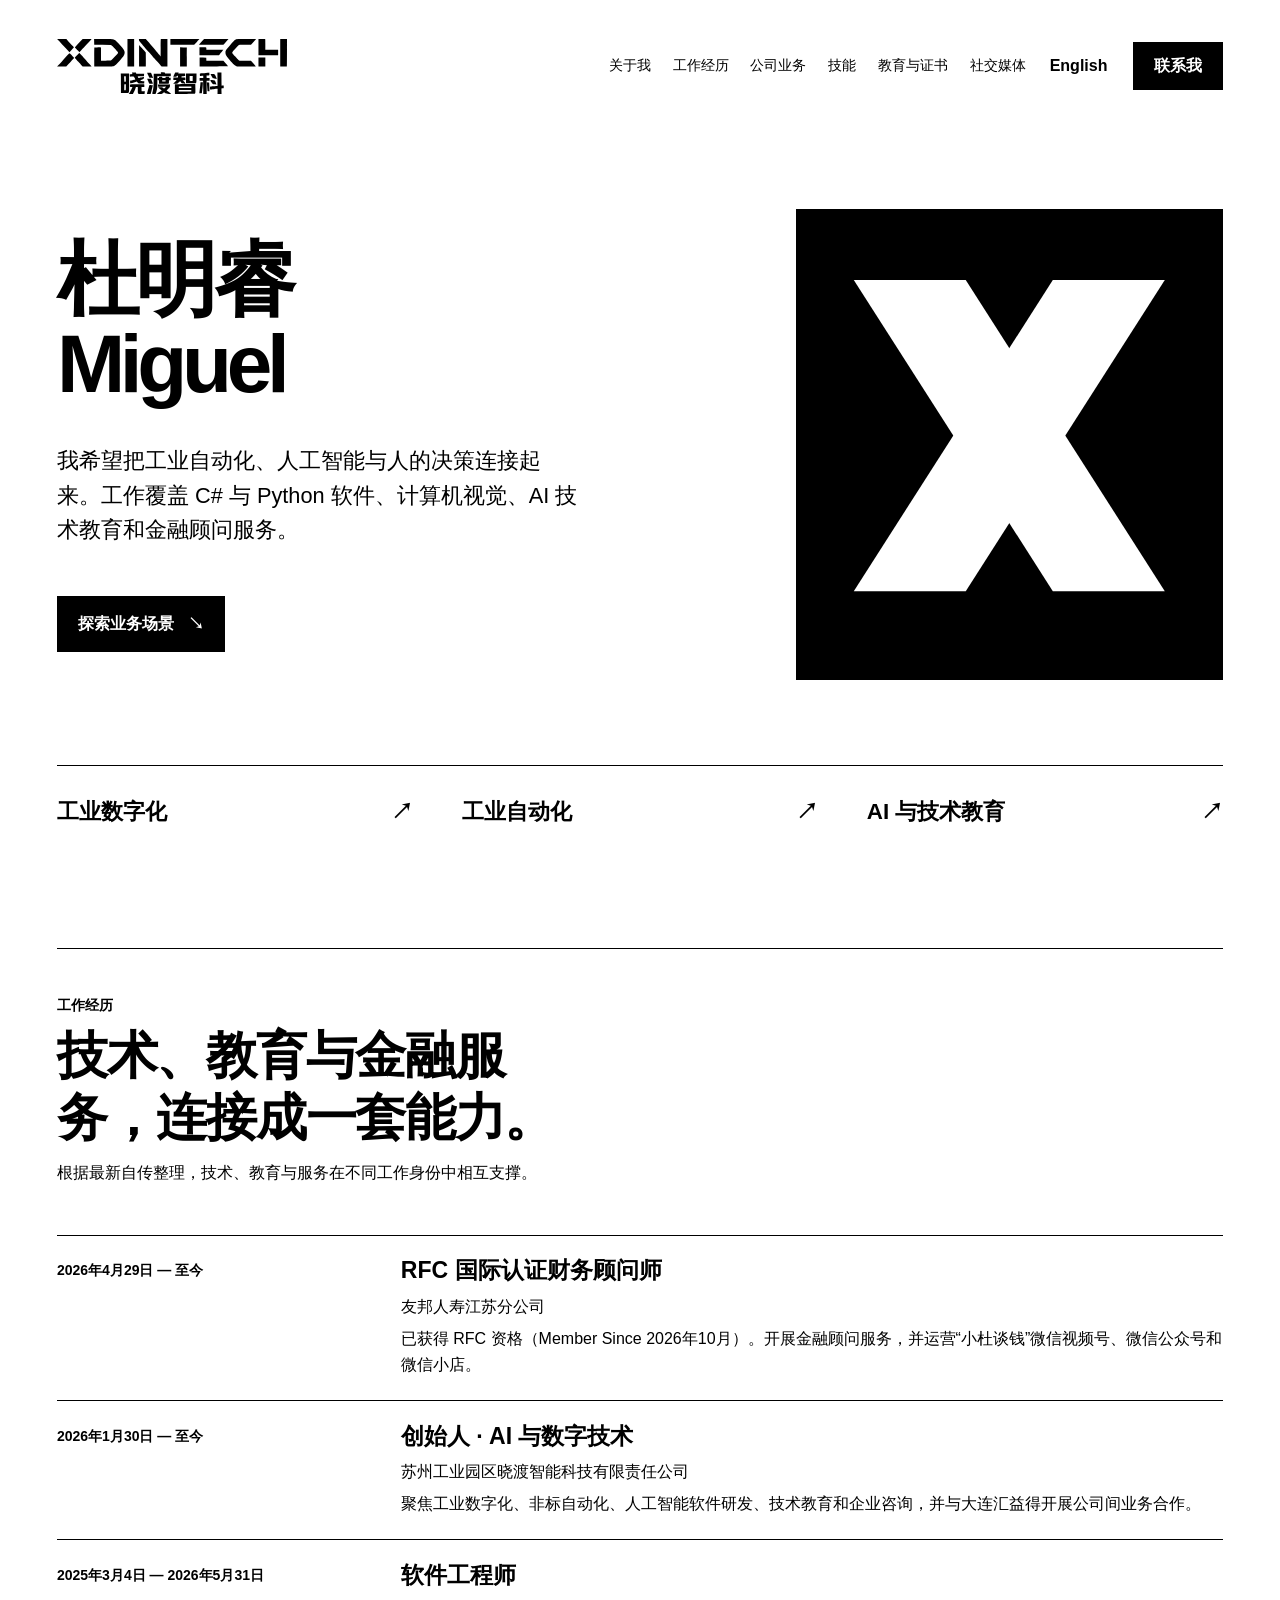
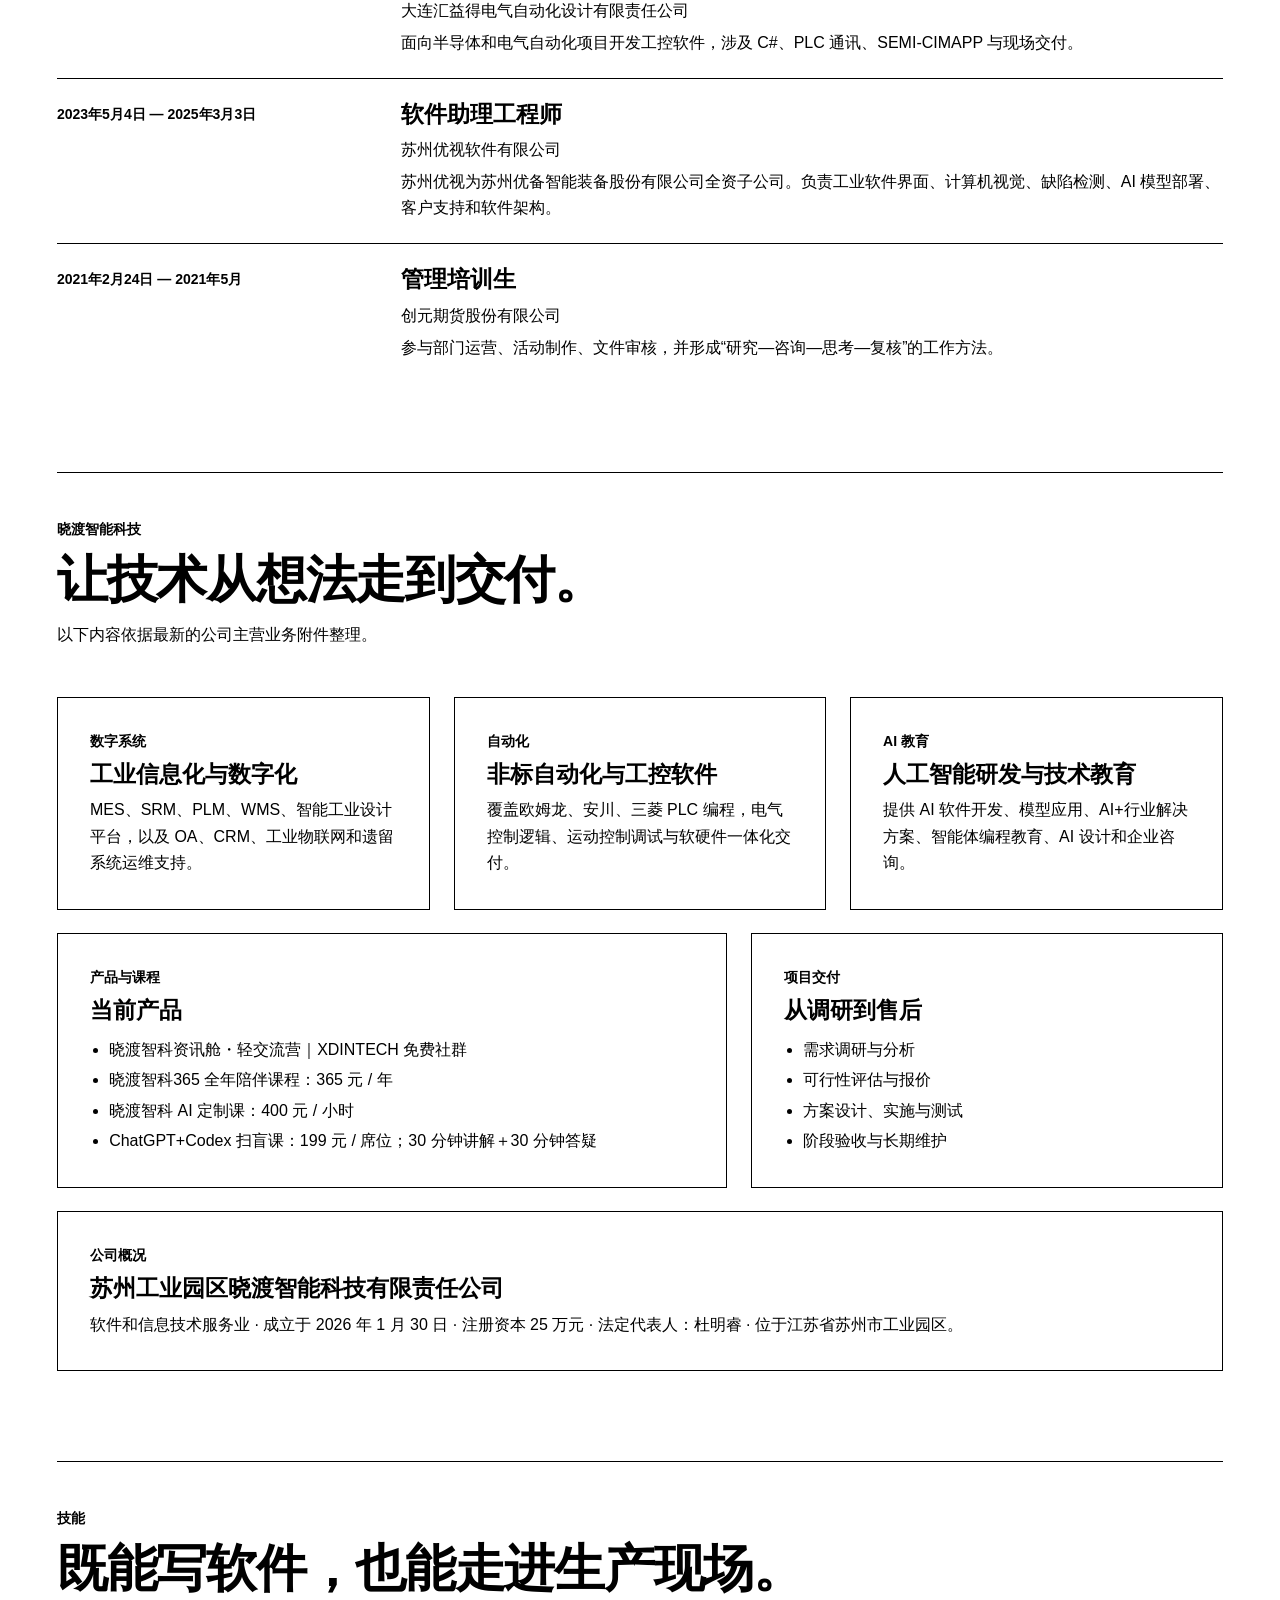
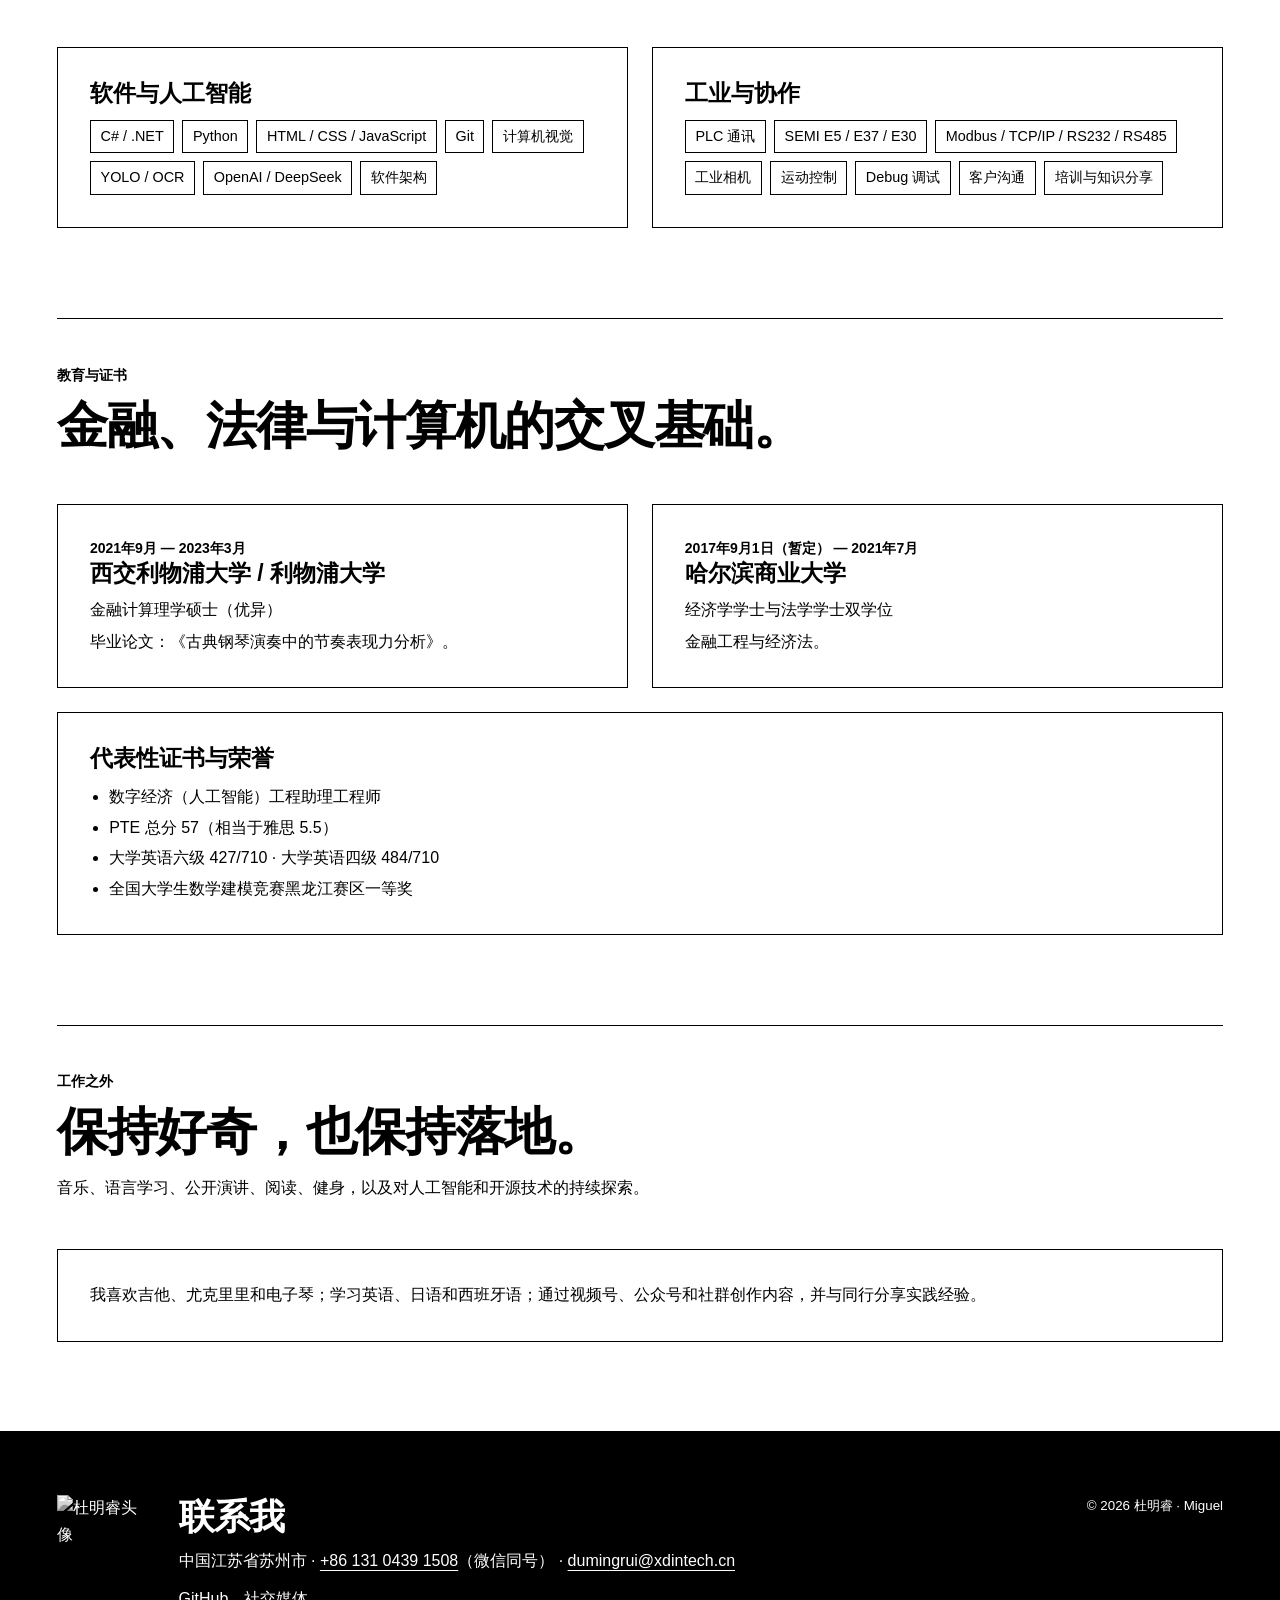
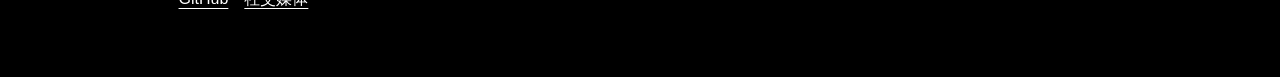
==== commit 8db971b4: "Default the homepage to Chinese" ====
--- a/index.html
+++ b/index.html
@@ -1,35 +1,36 @@
 <!DOCTYPE html>
-<html lang="en">
+<html lang="zh-CN">
 <head>
     <meta charset="utf-8">
     <meta name="viewport" content="width=device-width, initial-scale=1">
-    <meta name="description" content="Mingrui Du (Miguel) — industrial software, AI and financial services professional.">
-    <meta name="author" content="Mingrui Du">
-    <meta property="og:title" content="Mingrui Du · Miguel">
-    <meta property="og:description" content="Industrial software, AI and financial services professional based in Suzhou.">
-    <title>Mingrui Du · Miguel</title>
+    <meta name="description" content="杜明睿（Miguel）个人主页：工业软件、人工智能与金融服务。">
+    <meta name="author" content="杜明睿">
+    <meta property="og:title" content="杜明睿 · Miguel">
+    <meta property="og:description" content="专注工业软件、人工智能与金融服务的实践者。">
+    <title>杜明睿 · Miguel</title>
     <link rel="icon" type="image/x-icon" href="assets/img/favicon.ico">
-    <link rel="alternate" hreflang="zh-CN" href="index_cn.html">
+    <link rel="canonical" href="https://mingruidu.top/">
+    <link rel="alternate" hreflang="en" href="index_en.html">
     <link rel="stylesheet" href="css/site.css">
 </head>
 <body class="site-body resume-home" id="page-top">
-    <a class="site-skip-link" href="#main-content">Skip to content</a>
+    <a class="site-skip-link" href="#main-content">跳转到正文</a>
     <header class="site-header">
         <div class="site-container site-header-inner">
             <a class="site-logo" href="#page-top">
-                <img src="assets/img/xdintech-logo-black.svg" width="1637" height="388" alt="XDINTECH">
+                <img src="assets/img/xdintech-logo-black.svg" width="1637" height="388" alt="晓渡智科">
             </a>
-            <nav class="site-nav" aria-label="Main navigation">
-                <a href="#about">About</a>
-                <a href="#experience">Experience</a>
-                <a href="#business">Business</a>
-                <a href="#skills">Skills</a>
-                <a href="#education">Education</a>
-                <a href="SocialMedia.html">Social media</a>
+            <nav class="site-nav" aria-label="主导航">
+                <a href="#about">关于我</a>
+                <a href="#experience">工作经历</a>
+                <a href="#business">公司业务</a>
+                <a href="#skills">技能</a>
+                <a href="#education">教育与证书</a>
+                <a href="SocialMedia.html">社交媒体</a>
             </nav>
             <div class="site-header-actions">
-                <a class="site-language" href="index_cn.html" lang="zh-CN" hreflang="zh-CN">中文</a>
-                <a class="site-button site-button-small" href="#contact">Get in touch</a>
+                <a class="site-language" href="index_en.html" lang="en" hreflang="en">English</a>
+                <a class="site-button site-button-small" href="#contact">联系我</a>
             </div>
         </div>
     </header>
@@ -37,9 +38,9 @@
         <section class="site-hero site-container" id="about">
             <div class="site-hero-grid">
                 <div class="site-hero-copy">
-                    <h1>Mingrui Du <span>Miguel</span></h1>
-                    <p class="site-lead">I build practical bridges between industrial automation, artificial intelligence and human decision-making. My work spans C# and Python software, computer vision, AI education and financial consulting.</p>
-                    <a class="site-button" href="#business">Explore services <span aria-hidden="true">↘</span></a>
+                    <h1>杜明睿 <span>Miguel</span></h1>
+                    <p class="site-lead">我希望把工业自动化、人工智能与人的决策连接起来。工作覆盖 C# 与 Python 软件、计算机视觉、AI 技术教育和金融顾问服务。</p>
+                    <a class="site-button" href="#business">探索业务场景 <span aria-hidden="true">↘</span></a>
                 </div>
                 <div class="site-brand-panel" aria-hidden="true">
                     <svg class="site-brand-x" viewBox="895 215 481 530" focusable="false">
@@ -48,49 +49,49 @@
                     </svg>
                 </div>
             </div>
-            <nav class="site-service-links" aria-label="XDINTECH services">
-                <a href="#digitalization">Industrial digitalization <span aria-hidden="true">↗</span></a>
-                <a href="#automation">Industrial automation <span aria-hidden="true">↗</span></a>
-                <a href="#ai">AI and training <span aria-hidden="true">↗</span></a>
+            <nav class="site-service-links" aria-label="晓渡智科业务">
+                <a href="#digitalization">工业数字化 <span aria-hidden="true">↗</span></a>
+                <a href="#automation">工业自动化 <span aria-hidden="true">↗</span></a>
+                <a href="#ai">AI 与技术教育 <span aria-hidden="true">↗</span></a>
             </nav>
         </section>
         <section class="site-section" id="experience">
             <div class="site-container">
                 <div class="site-section-heading">
-                    <div class="site-kicker">Experience</div>
-                    <h2>Experience across technology, education and financial services.</h2>
-                    <p>Selected experience across career stages where technology, education and service reinforce one another.</p>
+                    <div class="site-kicker">工作经历</div>
+                    <h2>技术、教育与金融服务，连接成一套能力。</h2>
+                    <p>根据最新自传整理，技术、教育与服务在不同工作身份中相互支撑。</p>
                 </div>
                 <div class="site-timeline">
                     <article class="site-timeline-item">
-                        <div class="site-timeline-meta">Apr 29, 2026 — Present</div>
-                        <h3>RFC International Certified Financial Consultant</h3>
-                        <p class="site-detail">AIA Life Insurance Jiangsu Branch</p>
-                        <p>RFC credential obtained; Member Since October 2026. Financial consulting and the “Xiaodu Talks Money” content brand across WeChat Channels, WeChat Official Account and WeChat Shop.</p>
-                    </article>
-                    <article class="site-timeline-item">
-                        <div class="site-timeline-meta">Jan 30, 2026 — Present</div>
-                        <h3>Founder · AI and digital technology</h3>
-                        <p class="site-detail">Suzhou Industrial Park Xiaodu Intelligent Technology Co., Ltd.</p>
-                        <p>Industrial digitalization, non-standard automation, AI software development, technical education and consulting, including company-to-company collaboration with Dalian Huiyide.</p>
-                    </article>
-                    <article class="site-timeline-item">
-                        <div class="site-timeline-meta">Mar 4, 2025 — May 31, 2026</div>
-                        <h3>Software Engineer</h3>
-                        <p class="site-detail">Dalian Huiyide Electrical Automation Design Co., Ltd.</p>
-                        <p>Industrial control software for semiconductor and electrical automation projects, including C#, PLC communication, SEMI-CIMAPP and on-site delivery.</p>
-                    </article>
-                    <article class="site-timeline-item">
-                        <div class="site-timeline-meta">May 4, 2023 — Mar 3, 2025</div>
-                        <h3>Software Assistant Engineer</h3>
-                        <p class="site-detail">Suzhou UVision Software Co., Ltd.</p>
-                        <p>Suzhou UVision is a wholly owned subsidiary of Suzhou Youbei Intelligent Equipment Co., Ltd. Industrial UI development, computer vision, defect detection, AI model deployment, customer support and software architecture.</p>
-                    </article>
-                    <article class="site-timeline-item">
-                        <div class="site-timeline-meta">Feb 24, 2021 — May 2021</div>
-                        <h3>Management Trainee</h3>
-                        <p class="site-detail">Chuangyuan Futures Co., Ltd.</p>
-                        <p>Department operations, event production, document review and a research–consultation–thinking–review workflow.</p>
+                        <div class="site-timeline-meta">2026年4月29日 — 至今</div>
+                        <h3>RFC 国际认证财务顾问师</h3>
+                        <p class="site-detail">友邦人寿江苏分公司</p>
+                        <p>已获得 RFC 资格（Member Since 2026年10月）。开展金融顾问服务，并运营“小杜谈钱”微信视频号、微信公众号和微信小店。</p>
+                    </article>
+                    <article class="site-timeline-item">
+                        <div class="site-timeline-meta">2026年1月30日 — 至今</div>
+                        <h3>创始人 · AI 与数字技术</h3>
+                        <p class="site-detail">苏州工业园区晓渡智能科技有限责任公司</p>
+                        <p>聚焦工业数字化、非标自动化、人工智能软件研发、技术教育和企业咨询，并与大连汇益得开展公司间业务合作。</p>
+                    </article>
+                    <article class="site-timeline-item">
+                        <div class="site-timeline-meta">2025年3月4日 — 2026年5月31日</div>
+                        <h3>软件工程师</h3>
+                        <p class="site-detail">大连汇益得电气自动化设计有限责任公司</p>
+                        <p>面向半导体和电气自动化项目开发工控软件，涉及 C#、PLC 通讯、SEMI-CIMAPP 与现场交付。</p>
+                    </article>
+                    <article class="site-timeline-item">
+                        <div class="site-timeline-meta">2023年5月4日 — 2025年3月3日</div>
+                        <h3>软件助理工程师</h3>
+                        <p class="site-detail">苏州优视软件有限公司</p>
+                        <p>苏州优视为苏州优备智能装备股份有限公司全资子公司。负责工业软件界面、计算机视觉、缺陷检测、AI 模型部署、客户支持和软件架构。</p>
+                    </article>
+                    <article class="site-timeline-item">
+                        <div class="site-timeline-meta">2021年2月24日 — 2021年5月</div>
+                        <h3>管理培训生</h3>
+                        <p class="site-detail">创元期货股份有限公司</p>
+                        <p>参与部门运营、活动制作、文件审核，并形成“研究—咨询—思考—复核”的工作方法。</p>
                     </article>
                 </div>
             </div>
@@ -98,100 +99,100 @@
         <section class="site-section" id="business">
             <div class="site-container">
                 <div class="site-section-heading">
-                    <div class="site-kicker">Xiaodu Intelligent Technology</div>
-                    <h2>Technology that helps teams cross the gap from idea to delivery.</h2>
-                    <p>The company’s current business focus, based on the latest business overview attachment.</p>
+                    <div class="site-kicker">晓渡智能科技</div>
+                    <h2>让技术从想法走到交付。</h2>
+                    <p>以下内容依据最新的公司主营业务附件整理。</p>
                 </div>
                 <div class="site-grid">
                     <div class="site-cell-third">
                         <article class="site-card" id="digitalization">
-                            <div class="eyebrow">Digital systems</div>
-                            <h3>Industrial information and digitalization</h3>
-                            <p>MES, SRM, PLM, WMS, intelligent industrial design platforms, OA, CRM, industrial IoT and legacy-system support.</p>
+                            <div class="eyebrow">数字系统</div>
+                            <h3>工业信息化与数字化</h3>
+                            <p>MES、SRM、PLM、WMS、智能工业设计平台，以及 OA、CRM、工业物联网和遗留系统运维支持。</p>
                         </article>
                     </div>
                     <div class="site-cell-third">
                         <article class="site-card" id="automation">
-                            <div class="eyebrow">Automation</div>
-                            <h3>Non-standard automation and control software</h3>
-                            <p>Omron, Yaskawa and Mitsubishi PLC programming, electrical control logic, motion-control debugging and integrated equipment delivery.</p>
+                            <div class="eyebrow">自动化</div>
+                            <h3>非标自动化与工控软件</h3>
+                            <p>覆盖欧姆龙、安川、三菱 PLC 编程，电气控制逻辑、运动控制调试与软硬件一体化交付。</p>
                         </article>
                     </div>
                     <div class="site-cell-third">
                         <article class="site-card" id="ai">
-                            <div class="eyebrow">AI education</div>
-                            <h3>AI research and technical education</h3>
-                            <p>AI software development, model applications, AI+ industry solutions, agent programming education, AI design and enterprise consulting.</p>
+                            <div class="eyebrow">AI 教育</div>
+                            <h3>人工智能研发与技术教育</h3>
+                            <p>提供 AI 软件开发、模型应用、AI+行业解决方案、智能体编程教育、AI 设计和企业咨询。</p>
                         </article>
                     </div>
                 </div>
                 <div class="site-grid site-grid-products">
                     <div class="site-cell-major">
                         <article class="site-card">
-                            <div class="eyebrow">Products and learning</div>
-                            <h3>Current offerings</h3>
+                            <div class="eyebrow">产品与课程</div>
+                            <h3>当前产品</h3>
                             <ul>
-                                <li>Xiaodu XDINTECH free community</li>
-                                <li>Xiaodu 365 year-round learning course: 365 RMB / year</li>
-                                <li>AI custom training: 400 RMB / hour</li>
-                                <li>ChatGPT+Codex introductory course: 199 RMB / seat; 30-minute presentation + 30-minute Q&amp;A</li>
+                                <li>晓渡智科资讯舱・轻交流营｜XDINTECH 免费社群</li>
+                                <li>晓渡智科365 全年陪伴课程：365 元 / 年</li>
+                                <li>晓渡智科 AI 定制课：400 元 / 小时</li>
+                                <li>ChatGPT+Codex 扫盲课：199 元 / 席位；30 分钟讲解＋30 分钟答疑</li>
                             </ul>
                         </article>
                     </div>
                     <div class="site-cell-minor">
                         <article class="site-card">
-                            <div class="eyebrow">Delivery flow</div>
-                            <h3>From discovery to support</h3>
+                            <div class="eyebrow">项目交付</div>
+                            <h3>从调研到售后</h3>
                             <ul>
-                                <li>Requirements research and analysis</li>
-                                <li>Feasibility assessment and quotation</li>
-                                <li>Solution design, implementation and testing</li>
-                                <li>Milestone acceptance and after-sales support</li>
+                                <li>需求调研与分析</li>
+                                <li>可行性评估与报价</li>
+                                <li>方案设计、实施与测试</li>
+                                <li>阶段验收与长期维护</li>
                             </ul>
                         </article>
                     </div>
                 </div>
                 <article class="site-card site-card-company">
-                    <div class="eyebrow">Company profile</div>
-                    <h3>Suzhou Industrial Park Xiaodu Intelligent Technology Co., Ltd.</h3>
-                    <p>Software and information technology services company · Established Jan 30, 2026 · Registered capital RMB 250,000 · Legal representative: Mingrui Du · Suzhou Industrial Park, Jiangsu.</p>
+                    <div class="eyebrow">公司概况</div>
+                    <h3>苏州工业园区晓渡智能科技有限责任公司</h3>
+                    <p>软件和信息技术服务业 · 成立于 2026 年 1 月 30 日 · 注册资本 25 万元 · 法定代表人：杜明睿 · 位于江苏省苏州市工业园区。</p>
                 </article>
             </div>
         </section>
         <section class="site-section" id="skills">
             <div class="site-container">
                 <div class="site-section-heading">
-                    <div class="site-kicker">Skills</div>
-                    <h2>Hands-on across the stack and the shop floor.</h2>
+                    <div class="site-kicker">技能</div>
+                    <h2>既能写软件，也能走进生产现场。</h2>
                 </div>
                 <div class="site-grid">
                     <div class="site-cell-half">
                         <article class="site-card">
-                            <h3>Software and AI</h3>
+                            <h3>软件与人工智能</h3>
                             <ul class="site-pill-list">
                                 <li>C# / .NET</li>
                                 <li>Python</li>
                                 <li>HTML / CSS / JavaScript</li>
                                 <li>Git</li>
-                                <li>Computer vision</li>
+                                <li>计算机视觉</li>
                                 <li>YOLO / OCR</li>
                                 <li>OpenAI / DeepSeek</li>
-                                <li>Software architecture</li>
-                            </ul>
-                        </article>
-                    </div>
-                    <div class="site-cell-half">
-                        <article class="site-card">
-                            <h3>Industrial and collaboration</h3>
+                                <li>软件架构</li>
+                            </ul>
+                        </article>
+                    </div>
+                    <div class="site-cell-half">
+                        <article class="site-card">
+                            <h3>工业与协作</h3>
                             <ul class="site-pill-list">
-                                <li>PLC communication</li>
+                                <li>PLC 通讯</li>
                                 <li>SEMI E5 / E37 / E30</li>
                                 <li>Modbus / TCP/IP / RS232 / RS485</li>
-                                <li>Industrial cameras</li>
-                                <li>Motion control</li>
-                                <li>Debugging</li>
-                                <li>Customer communication</li>
-                                <li>Training and knowledge sharing</li>
+                                <li>工业相机</li>
+                                <li>运动控制</li>
+                                <li>Debug 调试</li>
+                                <li>客户沟通</li>
+                                <li>培训与知识分享</li>
                             </ul>
                         </article>
                     </div>
@@ -201,34 +202,34 @@
         <section class="site-section" id="education">
             <div class="site-container">
                 <div class="site-section-heading">
-                    <div class="site-kicker">Education and credentials</div>
-                    <h2>A foundation in finance, law and computing.</h2>
+                    <div class="site-kicker">教育与证书</div>
+                    <h2>金融、法律与计算机的交叉基础。</h2>
                 </div>
                 <div class="site-grid">
                     <div class="site-cell-half">
                         <article class="site-card">
-                            <div class="site-timeline-meta">Sep 2021 — Mar 2023</div>
-                            <h3>Xi'an Jiaotong-Liverpool University / University of Liverpool</h3>
-                            <p class="site-detail">MSc Financial Computing, Pass with Merit</p>
-                            <p>Thesis: “Expressive Timing Analysis in Classical Piano Performance”.</p>
-                        </article>
-                    </div>
-                    <div class="site-cell-half">
-                        <article class="site-card">
-                            <div class="site-timeline-meta">Sep 1, 2017 (provisional) — Jul 2021</div>
-                            <h3>Harbin University of Commerce</h3>
-                            <p class="site-detail">Dual Bachelor Degrees: Economics and Laws</p>
-                            <p>Financial Engineering and Economic Law.</p>
+                            <div class="site-timeline-meta">2021年9月 — 2023年3月</div>
+                            <h3>西交利物浦大学 / 利物浦大学</h3>
+                            <p class="site-detail">金融计算理学硕士（优异）</p>
+                            <p>毕业论文：《古典钢琴演奏中的节奏表现力分析》。</p>
+                        </article>
+                    </div>
+                    <div class="site-cell-half">
+                        <article class="site-card">
+                            <div class="site-timeline-meta">2017年9月1日（暂定） — 2021年7月</div>
+                            <h3>哈尔滨商业大学</h3>
+                            <p class="site-detail">经济学学士与法学学士双学位</p>
+                            <p>金融工程与经济法。</p>
                         </article>
                     </div>
                     <div class="site-cell-full">
                         <article class="site-card">
-                            <h3>Selected certifications</h3>
+                            <h3>代表性证书与荣誉</h3>
                             <ul>
-                                <li>Assistant Engineer — Digital Economy (Artificial Intelligence) Engineering</li>
-                                <li>PTE 57 (equivalent to IELTS 5.5)</li>
-                                <li>CET-6: 427/710 · CET-4: 484/710</li>
-                                <li>Heilongjiang first prize, National Undergraduate Mathematical Modeling Competition</li>
+                                <li>数字经济（人工智能）工程助理工程师</li>
+                                <li>PTE 总分 57（相当于雅思 5.5）</li>
+                                <li>大学英语六级 427/710 · 大学英语四级 484/710</li>
+                                <li>全国大学生数学建模竞赛黑龙江赛区一等奖</li>
                             </ul>
                         </article>
                     </div>
@@ -238,28 +239,28 @@
         <section class="site-section" id="interests">
             <div class="site-container">
                 <div class="site-section-heading">
-                    <div class="site-kicker">Beyond the work</div>
-                    <h2>Curious by default, practical by habit.</h2>
-                    <p>Music, language learning, public speaking, reading, fitness and independent exploration of AI and open-source technology.</p>
+                    <div class="site-kicker">工作之外</div>
+                    <h2>保持好奇，也保持落地。</h2>
+                    <p>音乐、语言学习、公开演讲、阅读、健身，以及对人工智能和开源技术的持续探索。</p>
                 </div>
                 <div class="site-card">
-                    <p>I enjoy guitar, ukulele and keyboard; English, Japanese and Spanish; content creation across video, newsletters and communities; and sharing what I learn with peers.</p>
+                    <p>我喜欢吉他、尤克里里和电子琴；学习英语、日语和西班牙语；通过视频号、公众号和社群创作内容，并与同行分享实践经验。</p>
                 </div>
             </div>
         </section>
     </main>
     <footer class="site-footer" id="contact">
         <div class="site-container site-footer-inner">
-            <img class="site-portrait" src="assets/img/MingruiDu_Profile.jpg" alt="Portrait of Mingrui Du" width="96" height="96" loading="lazy">
+            <img class="site-portrait" src="assets/img/MingruiDu_Profile.jpg" alt="杜明睿头像" width="96" height="96" loading="lazy">
             <div class="site-footer-content">
-                <h2>Get in touch</h2>
-                <p class="site-contact">Suzhou, Jiangsu, China · <a href="tel:+8613104391508">+86 131 0439 1508</a> (WeChat) · <a href="mailto:dumingrui@xdintech.cn">dumingrui@xdintech.cn</a></p>
+                <h2>联系我</h2>
+                <p class="site-contact">中国江苏省苏州市 · <a href="tel:+8613104391508">+86 131 0439 1508</a>（微信同号） · <a href="mailto:dumingrui@xdintech.cn">dumingrui@xdintech.cn</a></p>
                 <div class="site-footer-links">
                     <a href="https://github.com/Michael-Du-521" target="_blank" rel="noopener">GitHub</a>
-                    <a href="SocialMedia.html">Social media</a>
-                </div>
-            </div>
-            <small>© 2026 Mingrui Du · Miguel</small>
+                    <a href="SocialMedia.html">社交媒体</a>
+                </div>
+            </div>
+            <small>© 2026 杜明睿 · Miguel</small>
         </div>
     </footer>
 </body>
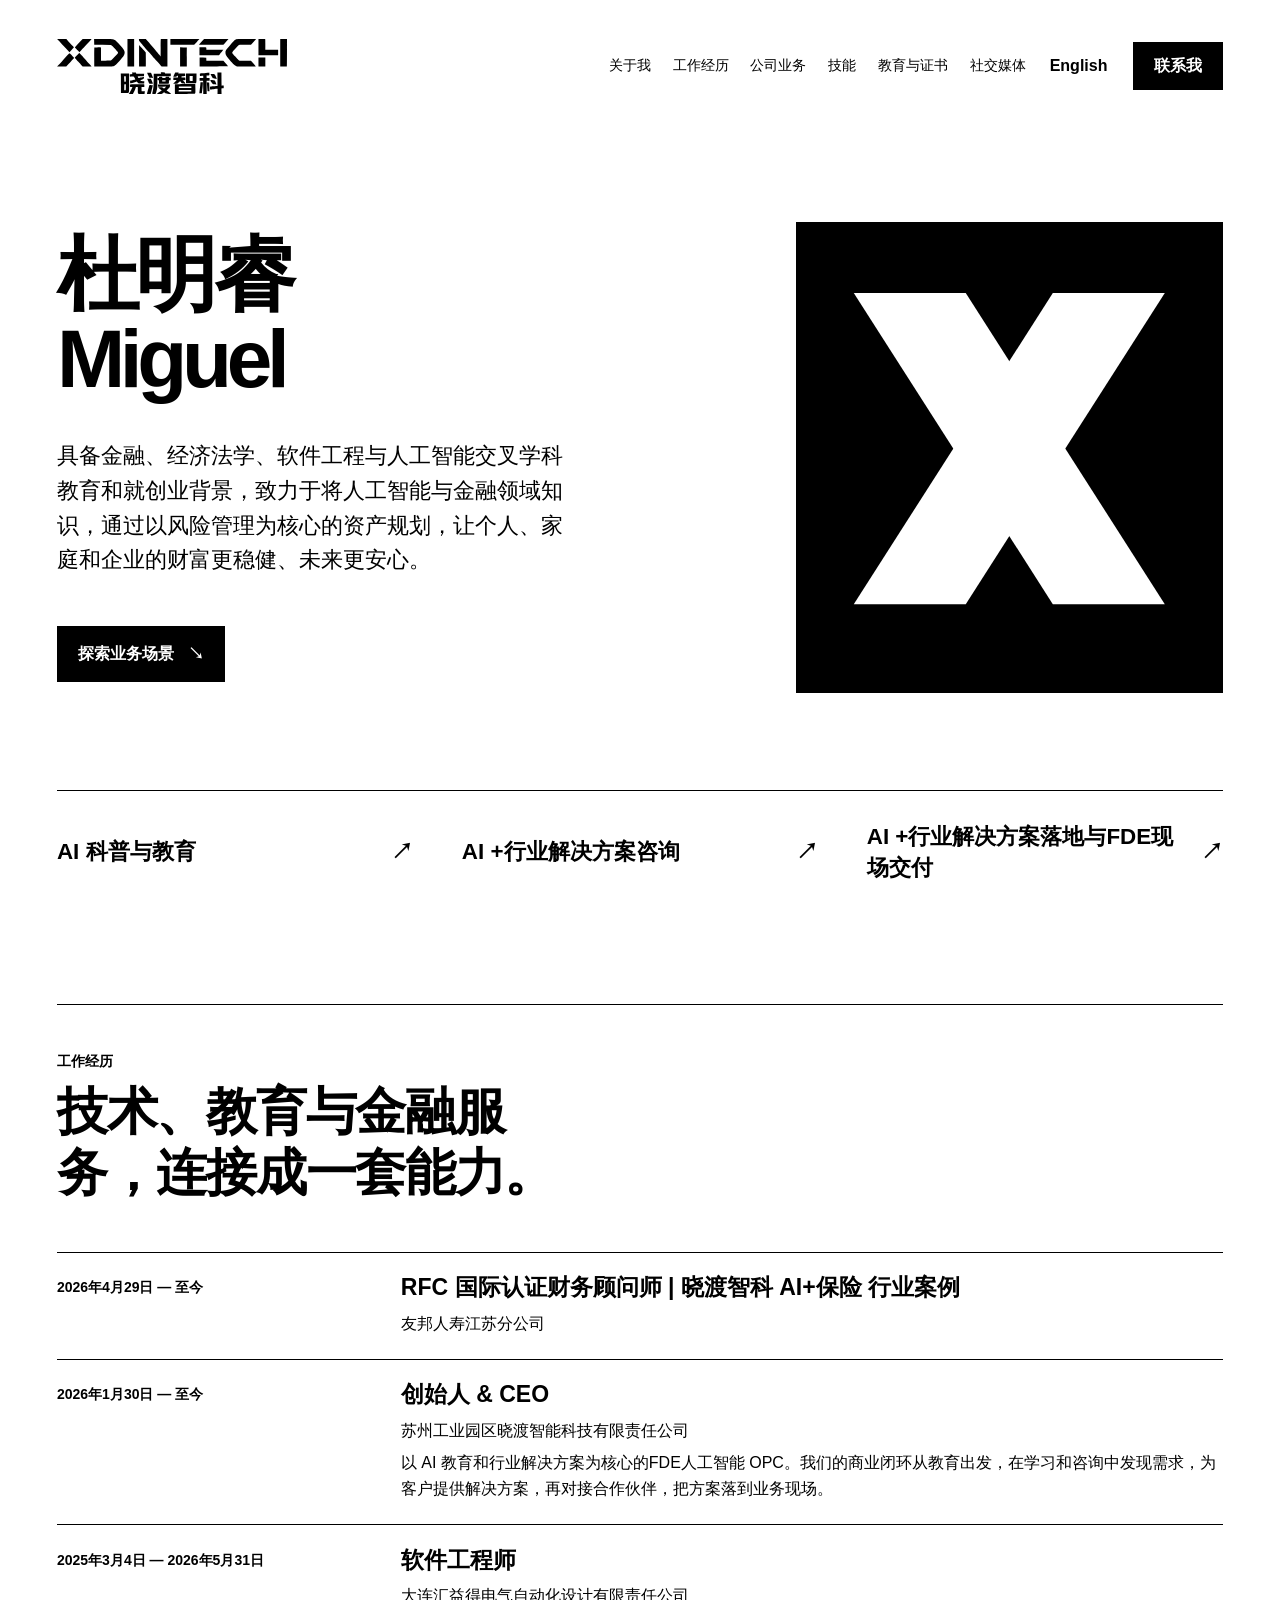
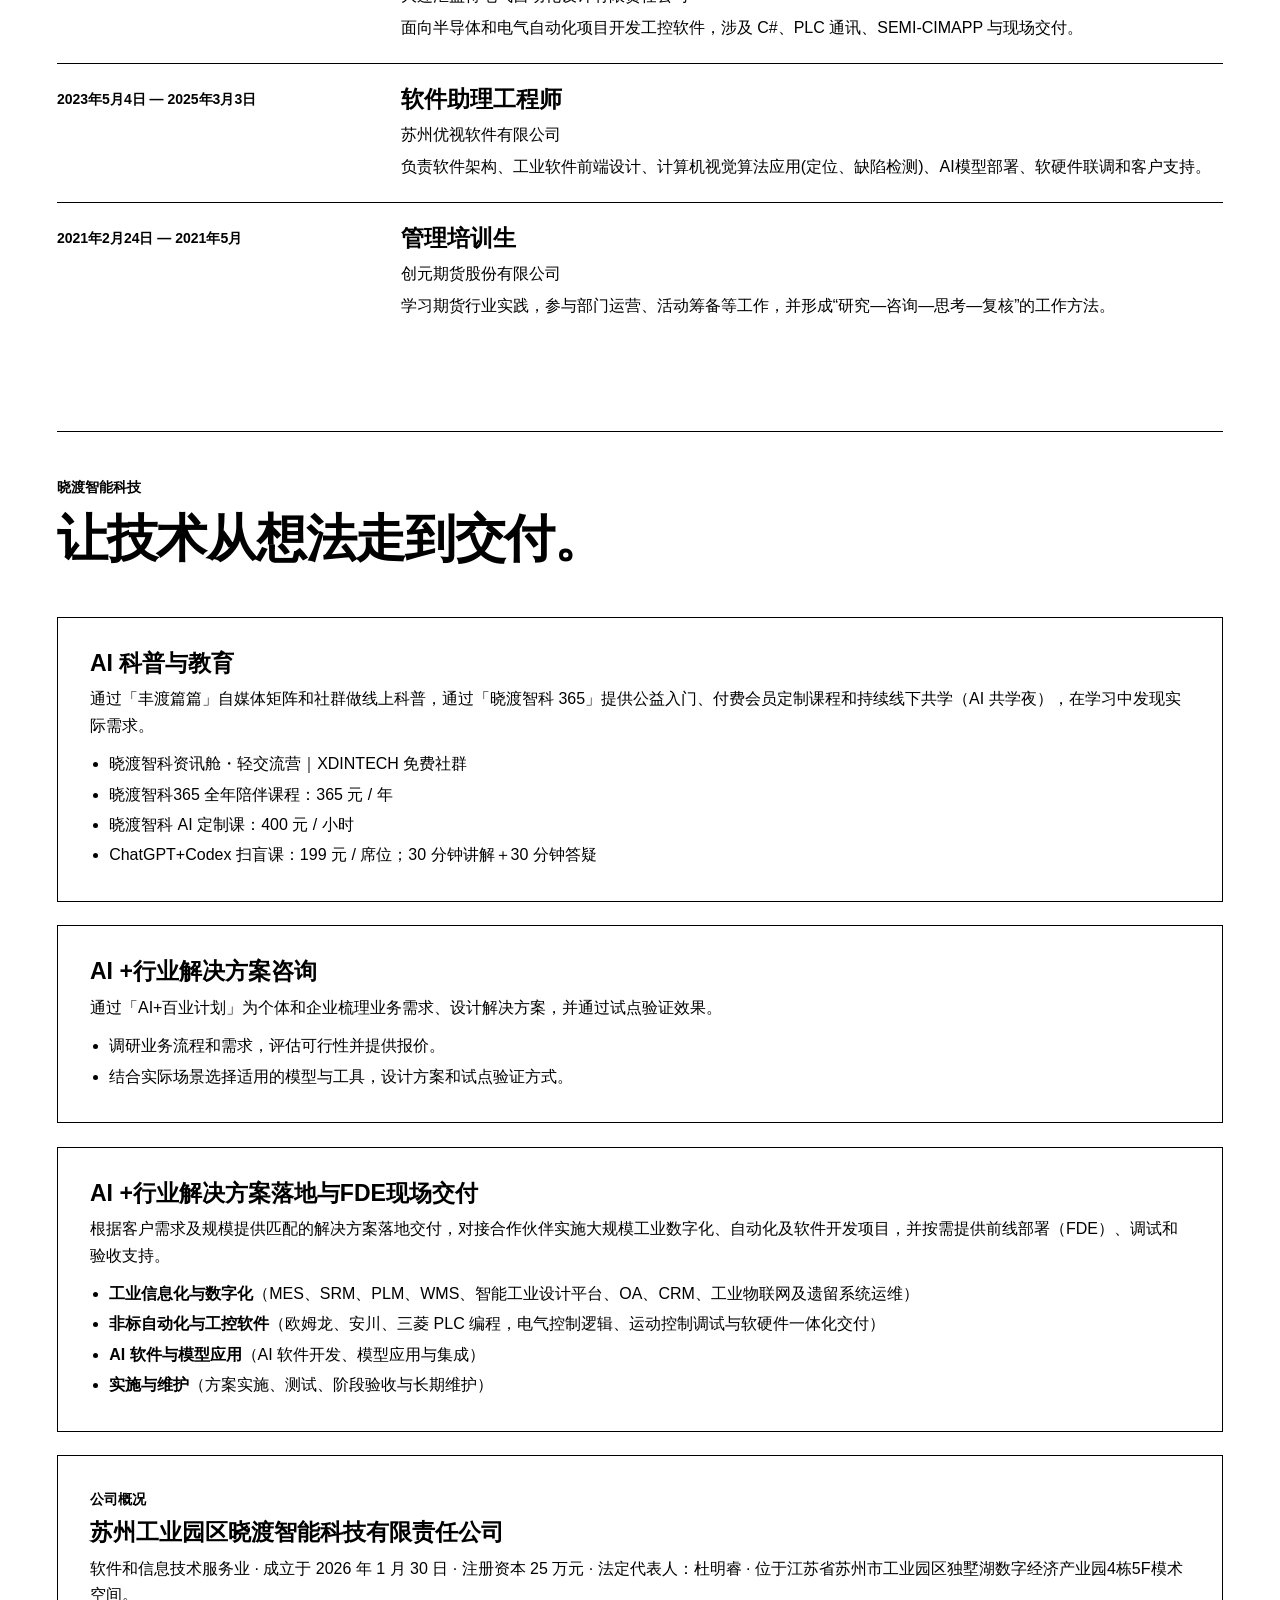
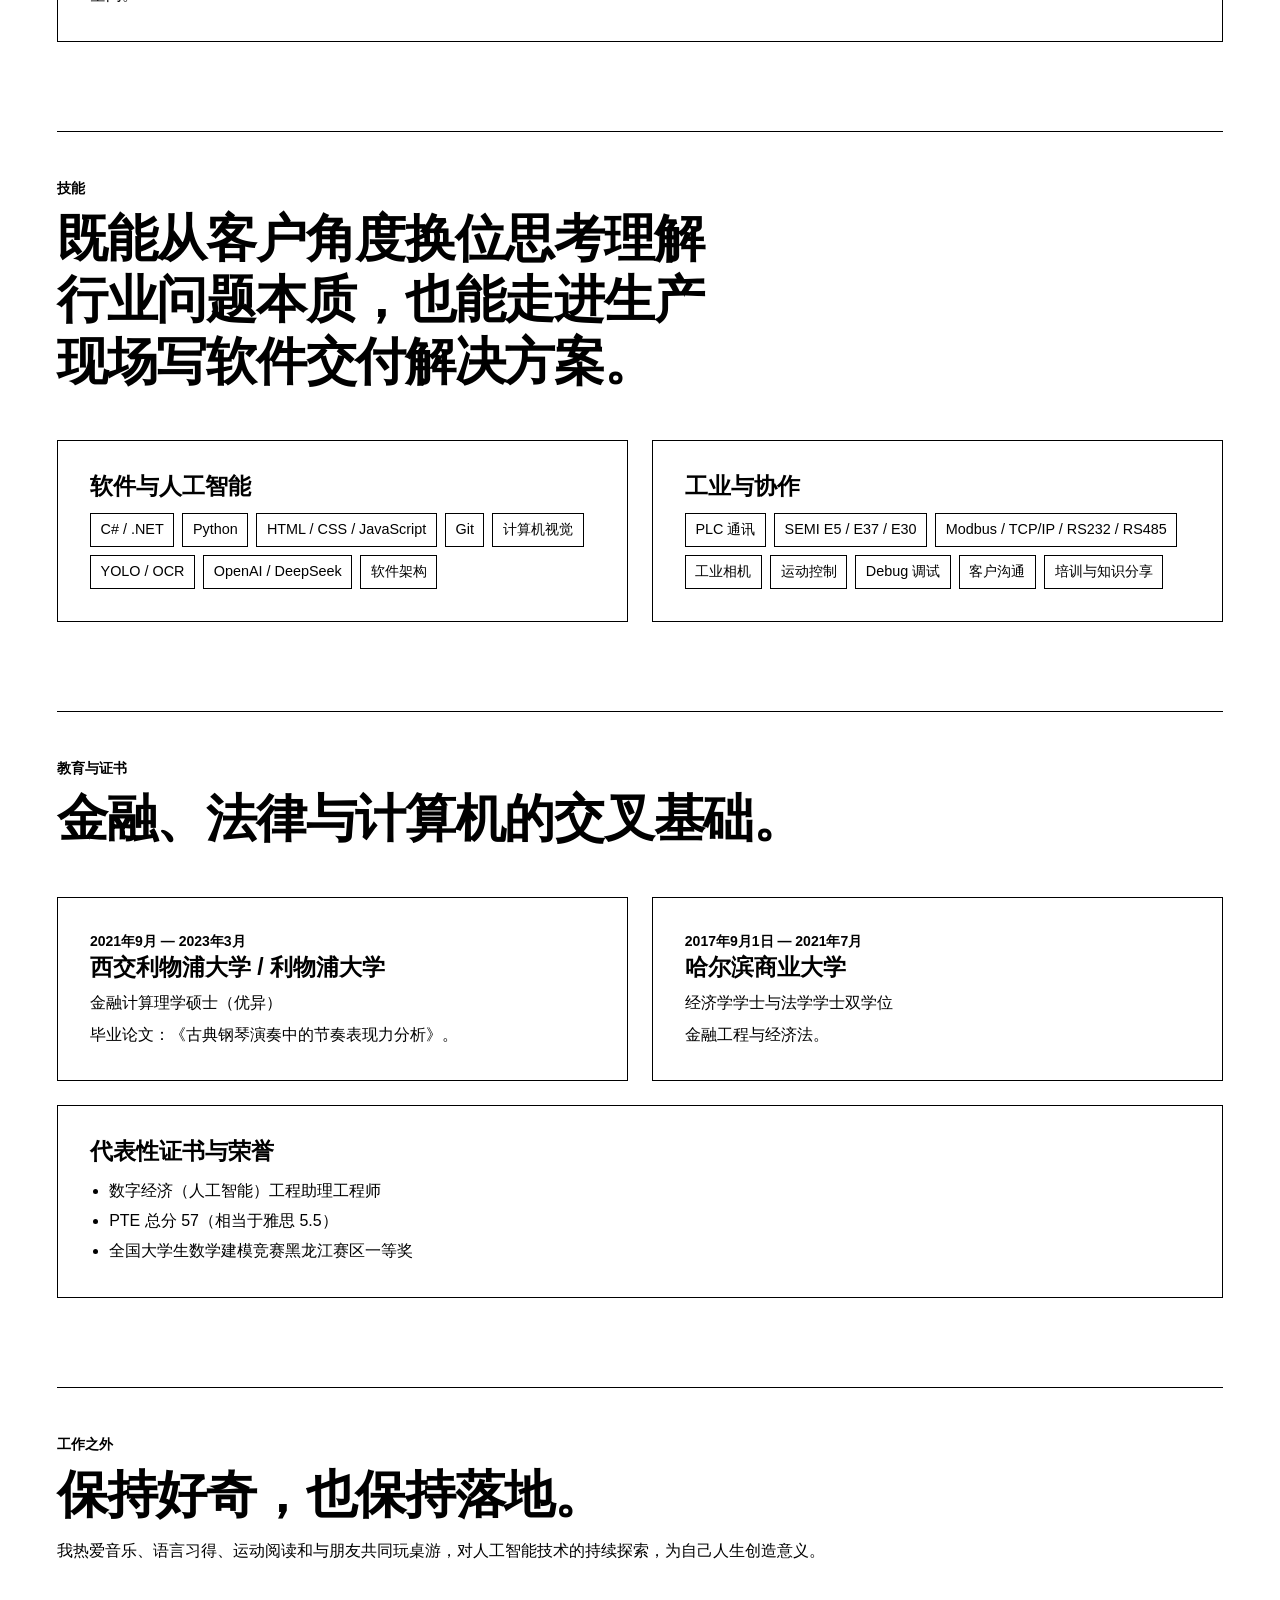
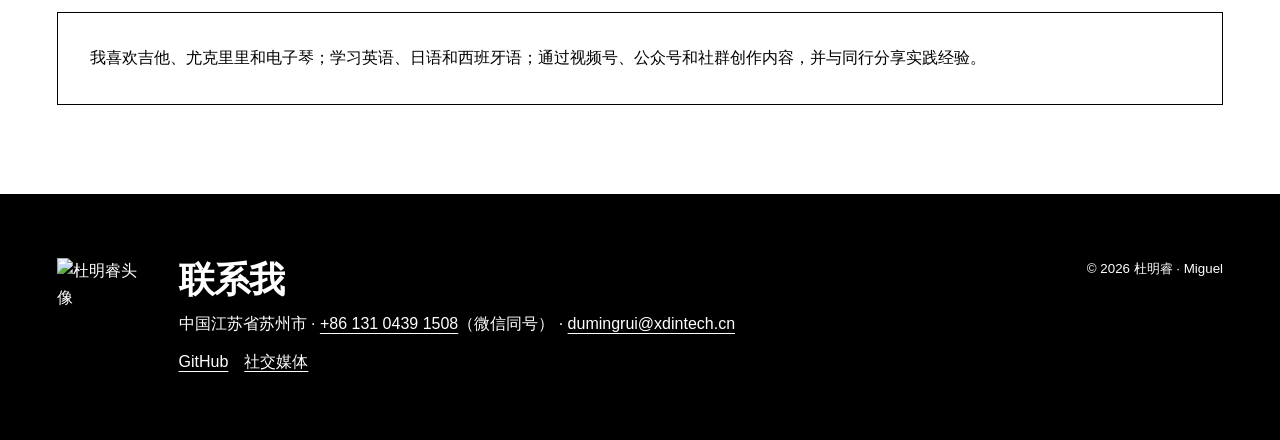
==== commit 9169b0b0: "Synchronize Chinese and English homepage content" ====
--- a/index.html
+++ b/index.html
@@ -39,7 +39,7 @@
             <div class="site-hero-grid">
                 <div class="site-hero-copy">
                     <h1>杜明睿 <span>Miguel</span></h1>
-                    <p class="site-lead">我希望把工业自动化、人工智能与人的决策连接起来。工作覆盖 C# 与 Python 软件、计算机视觉、AI 技术教育和金融顾问服务。</p>
+                    <p class="site-lead">具备金融、经济法学、软件工程与人工智能交叉学科教育和就创业背景，致力于将人工智能与金融领域知识，通过以风险管理为核心的资产规划，让个人、家庭和企业的财富更稳健、未来更安心。</p>
                     <a class="site-button" href="#business">探索业务场景 <span aria-hidden="true">↘</span></a>
                 </div>
                 <div class="site-brand-panel" aria-hidden="true">
@@ -50,9 +50,9 @@
                 </div>
             </div>
             <nav class="site-service-links" aria-label="晓渡智科业务">
-                <a href="#digitalization">工业数字化 <span aria-hidden="true">↗</span></a>
-                <a href="#automation">工业自动化 <span aria-hidden="true">↗</span></a>
-                <a href="#ai">AI 与技术教育 <span aria-hidden="true">↗</span></a>
+                <a href="#ai">AI 科普与教育 <span aria-hidden="true">↗</span></a>
+                <a href="#solutions-consulting">AI +行业解决方案咨询 <span aria-hidden="true">↗</span></a>
+                <a href="#solutions-delivery">AI +行业解决方案落地与FDE现场交付 <span aria-hidden="true">↗</span></a>
             </nav>
         </section>
         <section class="site-section" id="experience">
@@ -60,20 +60,18 @@
                 <div class="site-section-heading">
                     <div class="site-kicker">工作经历</div>
                     <h2>技术、教育与金融服务，连接成一套能力。</h2>
-                    <p>根据最新自传整理，技术、教育与服务在不同工作身份中相互支撑。</p>
                 </div>
                 <div class="site-timeline">
                     <article class="site-timeline-item">
                         <div class="site-timeline-meta">2026年4月29日 — 至今</div>
-                        <h3>RFC 国际认证财务顾问师</h3>
+                        <h3>RFC 国际认证财务顾问师 | 晓渡智科 AI+保险 行业案例</h3>
                         <p class="site-detail">友邦人寿江苏分公司</p>
-                        <p>已获得 RFC 资格（Member Since 2026年10月）。开展金融顾问服务，并运营“小杜谈钱”微信视频号、微信公众号和微信小店。</p>
                     </article>
                     <article class="site-timeline-item">
                         <div class="site-timeline-meta">2026年1月30日 — 至今</div>
-                        <h3>创始人 · AI 与数字技术</h3>
+                        <h3>创始人 &amp; CEO</h3>
                         <p class="site-detail">苏州工业园区晓渡智能科技有限责任公司</p>
-                        <p>聚焦工业数字化、非标自动化、人工智能软件研发、技术教育和企业咨询，并与大连汇益得开展公司间业务合作。</p>
+                        <p>以 AI 教育和行业解决方案为核心的FDE人工智能 OPC。我们的商业闭环从教育出发，在学习和咨询中发现需求，为客户提供解决方案，再对接合作伙伴，把方案落到业务现场。</p>
                     </article>
                     <article class="site-timeline-item">
                         <div class="site-timeline-meta">2025年3月4日 — 2026年5月31日</div>
@@ -85,13 +83,13 @@
                         <div class="site-timeline-meta">2023年5月4日 — 2025年3月3日</div>
                         <h3>软件助理工程师</h3>
                         <p class="site-detail">苏州优视软件有限公司</p>
-                        <p>苏州优视为苏州优备智能装备股份有限公司全资子公司。负责工业软件界面、计算机视觉、缺陷检测、AI 模型部署、客户支持和软件架构。</p>
+                        <p>负责软件架构、工业软件前端设计、计算机视觉算法应用(定位、缺陷检测)、AI模型部署、软硬件联调和客户支持。</p>
                     </article>
                     <article class="site-timeline-item">
                         <div class="site-timeline-meta">2021年2月24日 — 2021年5月</div>
                         <h3>管理培训生</h3>
                         <p class="site-detail">创元期货股份有限公司</p>
-                        <p>参与部门运营、活动制作、文件审核，并形成“研究—咨询—思考—复核”的工作方法。</p>
+                        <p>学习期货行业实践，参与部门运营、活动筹备等工作，并形成“研究—咨询—思考—复核”的工作方法。</p>
                     </article>
                 </div>
             </div>
@@ -101,61 +99,41 @@
                 <div class="site-section-heading">
                     <div class="site-kicker">晓渡智能科技</div>
                     <h2>让技术从想法走到交付。</h2>
-                    <p>以下内容依据最新的公司主营业务附件整理。</p>
                 </div>
                 <div class="site-grid">
-                    <div class="site-cell-third">
-                        <article class="site-card" id="digitalization">
-                            <div class="eyebrow">数字系统</div>
-                            <h3>工业信息化与数字化</h3>
-                            <p>MES、SRM、PLM、WMS、智能工业设计平台，以及 OA、CRM、工业物联网和遗留系统运维支持。</p>
-                        </article>
-                    </div>
-                    <div class="site-cell-third">
-                        <article class="site-card" id="automation">
-                            <div class="eyebrow">自动化</div>
-                            <h3>非标自动化与工控软件</h3>
-                            <p>覆盖欧姆龙、安川、三菱 PLC 编程，电气控制逻辑、运动控制调试与软硬件一体化交付。</p>
-                        </article>
-                    </div>
-                    <div class="site-cell-third">
-                        <article class="site-card" id="ai">
-                            <div class="eyebrow">AI 教育</div>
-                            <h3>人工智能研发与技术教育</h3>
-                            <p>提供 AI 软件开发、模型应用、AI+行业解决方案、智能体编程教育、AI 设计和企业咨询。</p>
-                        </article>
-                    </div>
-                </div>
-                <div class="site-grid site-grid-products">
-                    <div class="site-cell-major">
-                        <article class="site-card">
-                            <div class="eyebrow">产品与课程</div>
-                            <h3>当前产品</h3>
-                            <ul>
-                                <li>晓渡智科资讯舱・轻交流营｜XDINTECH 免费社群</li>
-                                <li>晓渡智科365 全年陪伴课程：365 元 / 年</li>
-                                <li>晓渡智科 AI 定制课：400 元 / 小时</li>
-                                <li>ChatGPT+Codex 扫盲课：199 元 / 席位；30 分钟讲解＋30 分钟答疑</li>
-                            </ul>
-                        </article>
-                    </div>
-                    <div class="site-cell-minor">
-                        <article class="site-card">
-                            <div class="eyebrow">项目交付</div>
-                            <h3>从调研到售后</h3>
-                            <ul>
-                                <li>需求调研与分析</li>
-                                <li>可行性评估与报价</li>
-                                <li>方案设计、实施与测试</li>
-                                <li>阶段验收与长期维护</li>
-                            </ul>
-                        </article>
-                    </div>
+                    <article class="site-card site-cell-full" id="ai" aria-labelledby="ai-heading">
+                        <h3 id="ai-heading">AI 科普与教育</h3>
+                        <p>通过「丰渡篇篇」自媒体矩阵和社群做线上科普，通过「晓渡智科 365」提供公益入门、付费会员定制课程和持续线下共学（AI 共学夜），在学习中发现实际需求。</p>
+                        <ul>
+                            <li>晓渡智科资讯舱・轻交流营｜XDINTECH 免费社群</li>
+                            <li>晓渡智科365 全年陪伴课程：365 元 / 年</li>
+                            <li>晓渡智科 AI 定制课：400 元 / 小时</li>
+                            <li>ChatGPT+Codex 扫盲课：199 元 / 席位；30 分钟讲解＋30 分钟答疑</li>
+                        </ul>
+                    </article>
+                    <article class="site-card site-cell-full" id="solutions-consulting" aria-labelledby="consulting-heading">
+                        <h3 id="consulting-heading">AI +行业解决方案咨询</h3>
+                        <p>通过「AI+百业计划」为个体和企业梳理业务需求、设计解决方案，并通过试点验证效果。</p>
+                        <ul>
+                            <li>调研业务流程和需求，评估可行性并提供报价。</li>
+                            <li>结合实际场景选择适用的模型与工具，设计方案和试点验证方式。</li>
+                        </ul>
+                    </article>
+                    <article class="site-card site-cell-full" id="solutions-delivery" aria-labelledby="delivery-heading">
+                        <h3 id="delivery-heading">AI +行业解决方案落地与FDE现场交付</h3>
+                        <p>根据客户需求及规模提供匹配的解决方案落地交付，对接合作伙伴实施大规模工业数字化、自动化及软件开发项目，并按需提供前线部署（FDE）、调试和验收支持。</p>
+                        <ul>
+                            <li id="digitalization"><strong>工业信息化与数字化</strong>（MES、SRM、PLM、WMS、智能工业设计平台、OA、CRM、工业物联网及遗留系统运维）</li>
+                            <li id="automation"><strong>非标自动化与工控软件</strong>（欧姆龙、安川、三菱 PLC 编程，电气控制逻辑、运动控制调试与软硬件一体化交付）</li>
+                            <li><strong>AI 软件与模型应用</strong>（AI 软件开发、模型应用与集成）</li>
+                            <li><strong>实施与维护</strong>（方案实施、测试、阶段验收与长期维护）</li>
+                        </ul>
+                    </article>
                 </div>
                 <article class="site-card site-card-company">
                     <div class="eyebrow">公司概况</div>
                     <h3>苏州工业园区晓渡智能科技有限责任公司</h3>
-                    <p>软件和信息技术服务业 · 成立于 2026 年 1 月 30 日 · 注册资本 25 万元 · 法定代表人：杜明睿 · 位于江苏省苏州市工业园区。</p>
+                    <p>软件和信息技术服务业 · 成立于 2026 年 1 月 30 日 · 注册资本 25 万元 · 法定代表人：杜明睿 · 位于江苏省苏州市工业园区独墅湖数字经济产业园4栋5F模术空间。</p>
                 </article>
             </div>
         </section>
@@ -163,7 +141,7 @@
             <div class="site-container">
                 <div class="site-section-heading">
                     <div class="site-kicker">技能</div>
-                    <h2>既能写软件，也能走进生产现场。</h2>
+                    <h2>既能从客户角度换位思考理解行业问题本质，也能走进生产现场写软件交付解决方案。</h2>
                 </div>
                 <div class="site-grid">
                     <div class="site-cell-half">
@@ -216,7 +194,7 @@
                     </div>
                     <div class="site-cell-half">
                         <article class="site-card">
-                            <div class="site-timeline-meta">2017年9月1日（暂定） — 2021年7月</div>
+                            <div class="site-timeline-meta">2017年9月1日 — 2021年7月</div>
                             <h3>哈尔滨商业大学</h3>
                             <p class="site-detail">经济学学士与法学学士双学位</p>
                             <p>金融工程与经济法。</p>
@@ -228,7 +206,6 @@
                             <ul>
                                 <li>数字经济（人工智能）工程助理工程师</li>
                                 <li>PTE 总分 57（相当于雅思 5.5）</li>
-                                <li>大学英语六级 427/710 · 大学英语四级 484/710</li>
                                 <li>全国大学生数学建模竞赛黑龙江赛区一等奖</li>
                             </ul>
                         </article>
@@ -241,7 +218,7 @@
                 <div class="site-section-heading">
                     <div class="site-kicker">工作之外</div>
                     <h2>保持好奇，也保持落地。</h2>
-                    <p>音乐、语言学习、公开演讲、阅读、健身，以及对人工智能和开源技术的持续探索。</p>
+                    <p>我热爱音乐、语言习得、运动阅读和与朋友共同玩桌游，对人工智能技术的持续探索，为自己人生创造意义。</p>
                 </div>
                 <div class="site-card">
                     <p>我喜欢吉他、尤克里里和电子琴；学习英语、日语和西班牙语；通过视频号、公众号和社群创作内容，并与同行分享实践经验。</p>
@@ -251,7 +228,7 @@
     </main>
     <footer class="site-footer" id="contact">
         <div class="site-container site-footer-inner">
-            <img class="site-portrait" src="assets/img/MingruiDu_Profile.jpg" alt="杜明睿头像" width="96" height="96" loading="lazy">
+            <img class="site-portrait site-portrait-color" src="assets/img/MingruiDu_Profile.jpg" alt="杜明睿头像" width="96" height="96" loading="lazy">
             <div class="site-footer-content">
                 <h2>联系我</h2>
                 <p class="site-contact">中国江苏省苏州市 · <a href="tel:+8613104391508">+86 131 0439 1508</a>（微信同号） · <a href="mailto:dumingrui@xdintech.cn">dumingrui@xdintech.cn</a></p>
--- a/css/site.css
+++ b/css/site.css
@@ -316,6 +316,8 @@
   filter: grayscale(1);
 }
 
+.site-portrait-color { filter: none; }
+
 .resume-home .site-footer h2 {
   margin-bottom: .6rem;
   font-size: clamp(1.4rem, 3vw, 2.25rem);
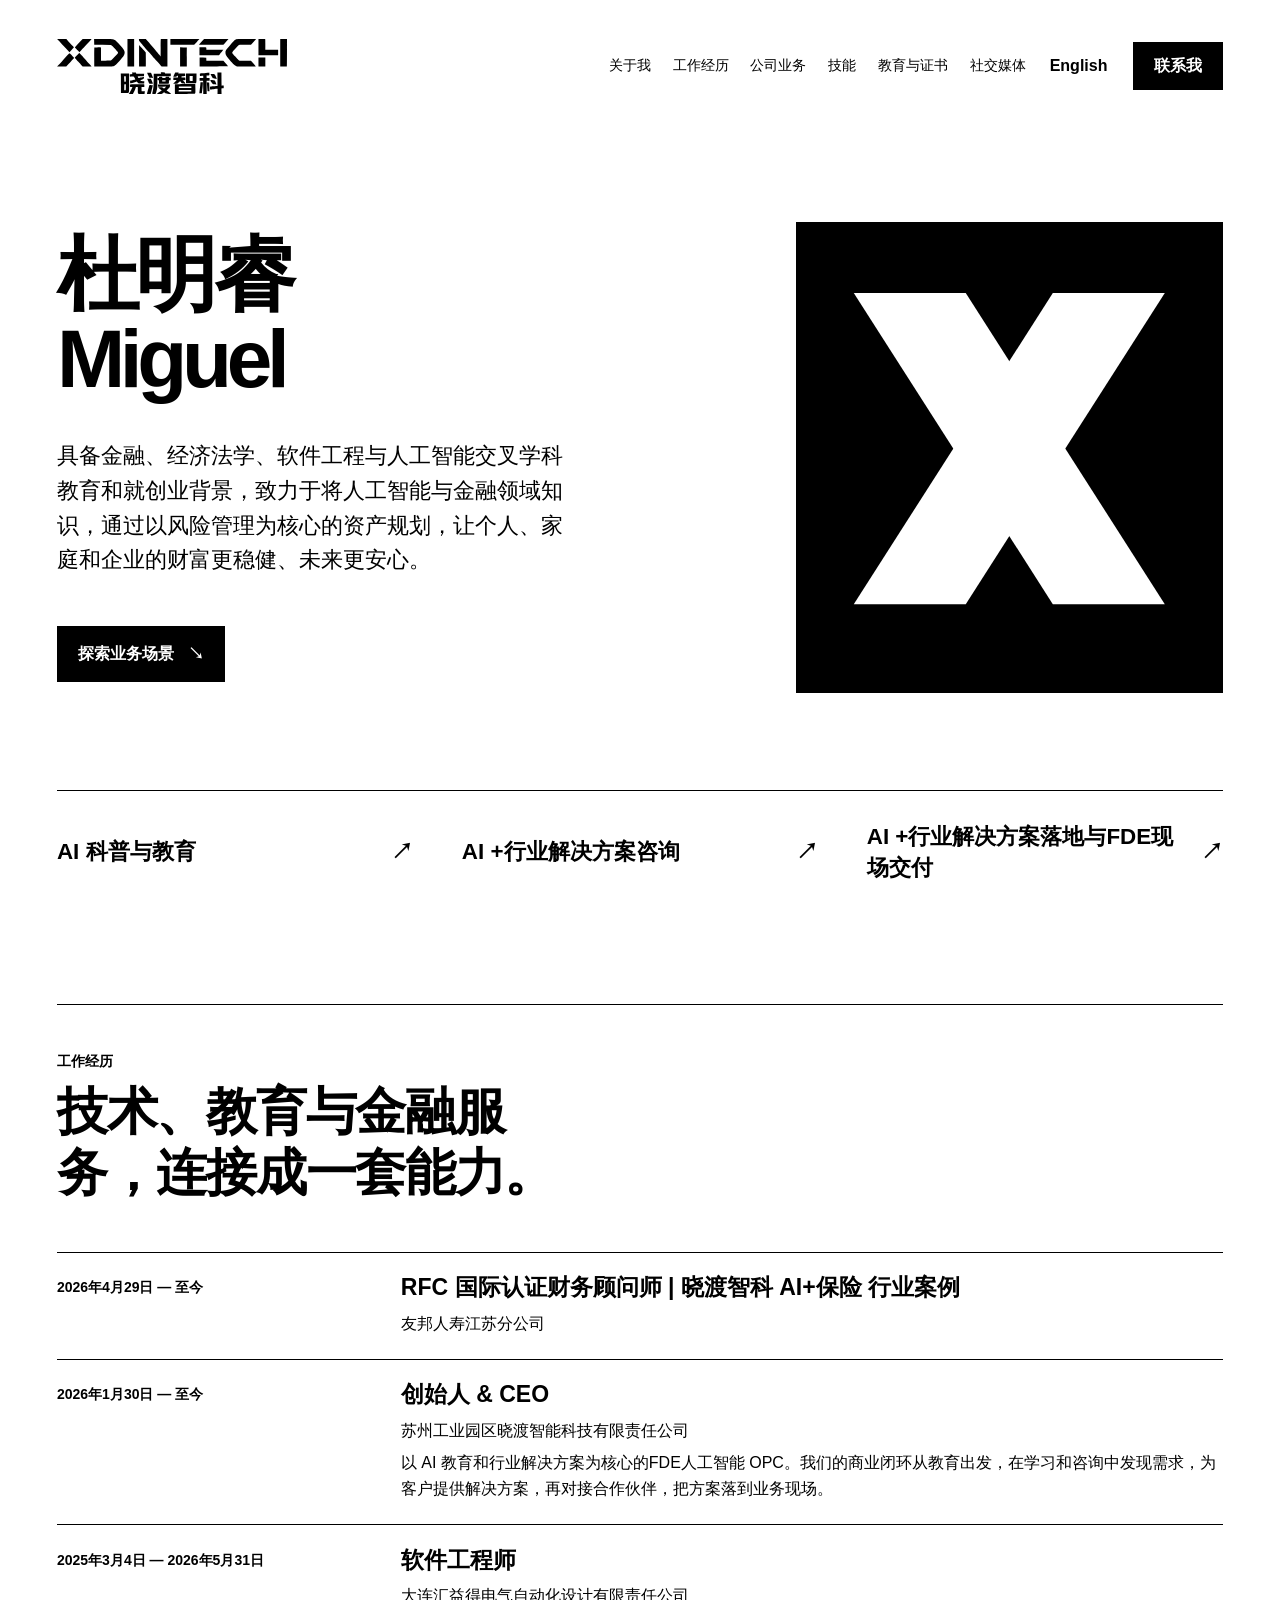
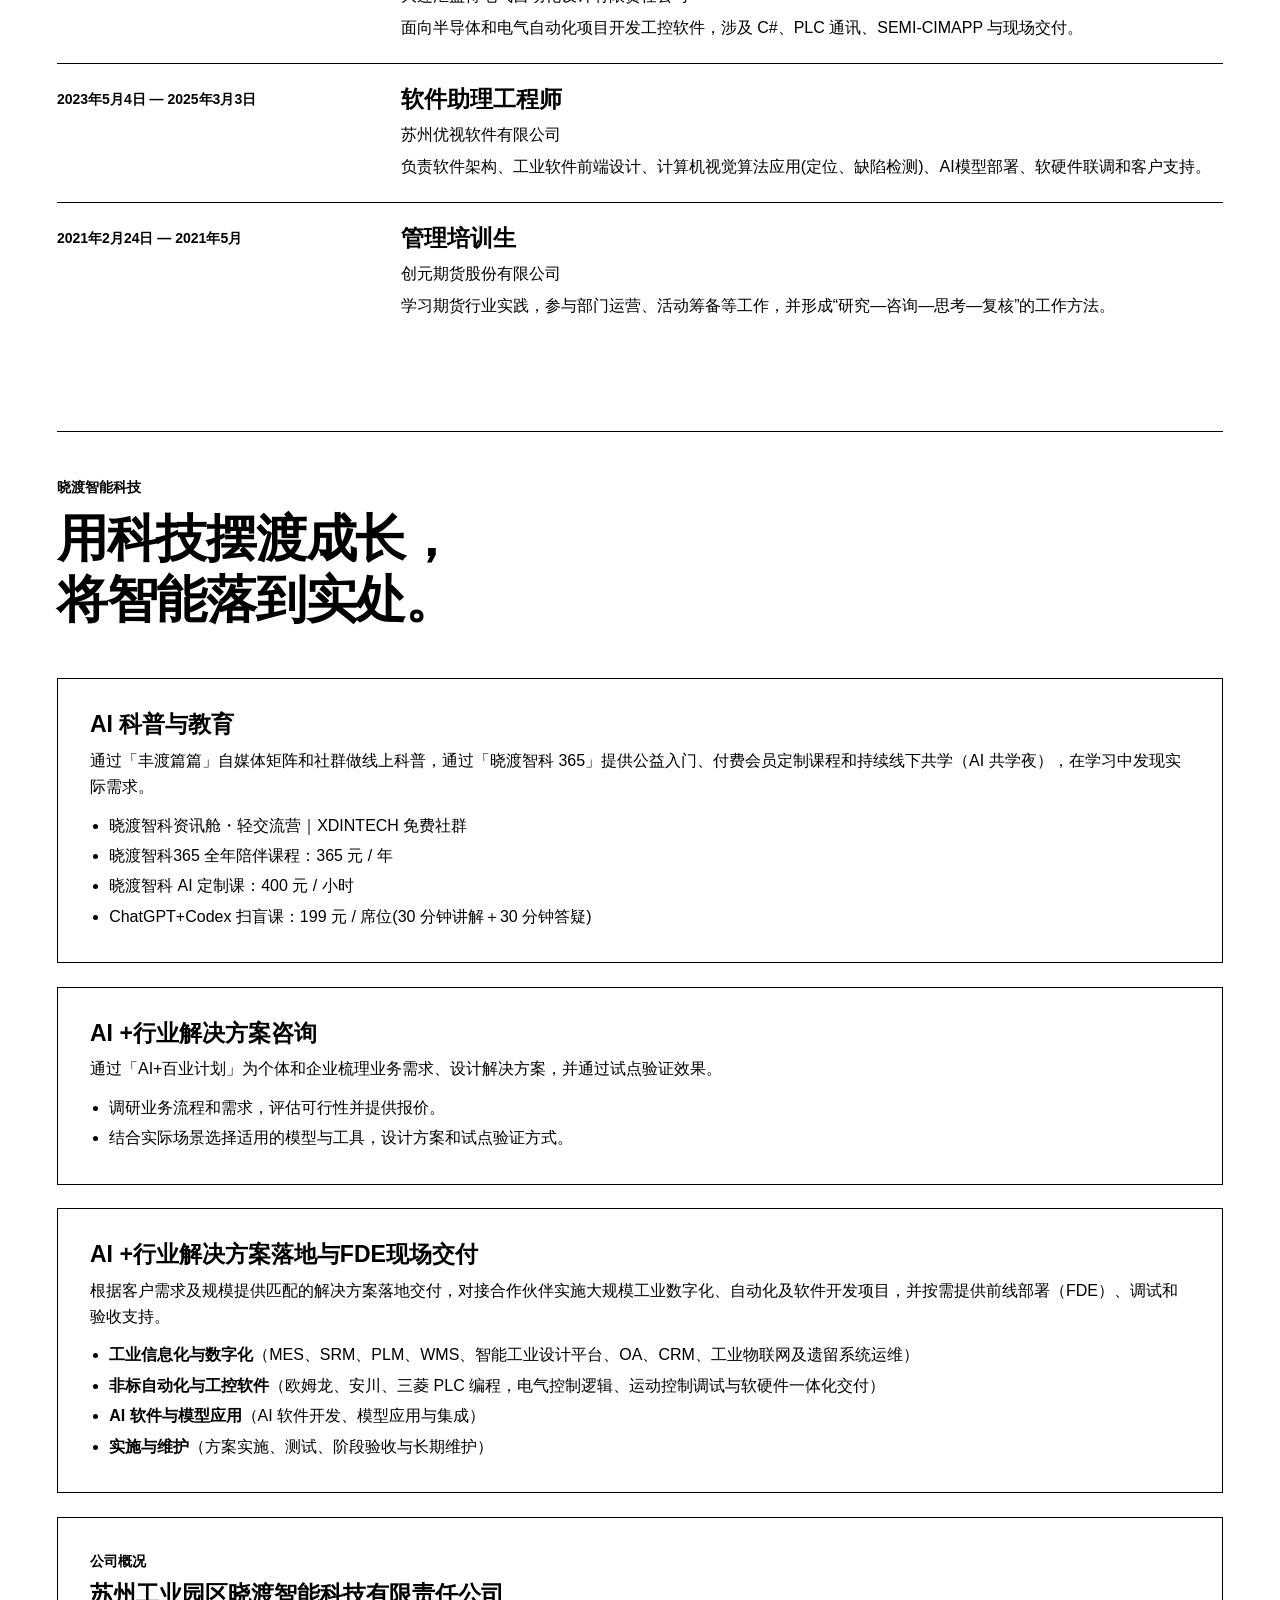
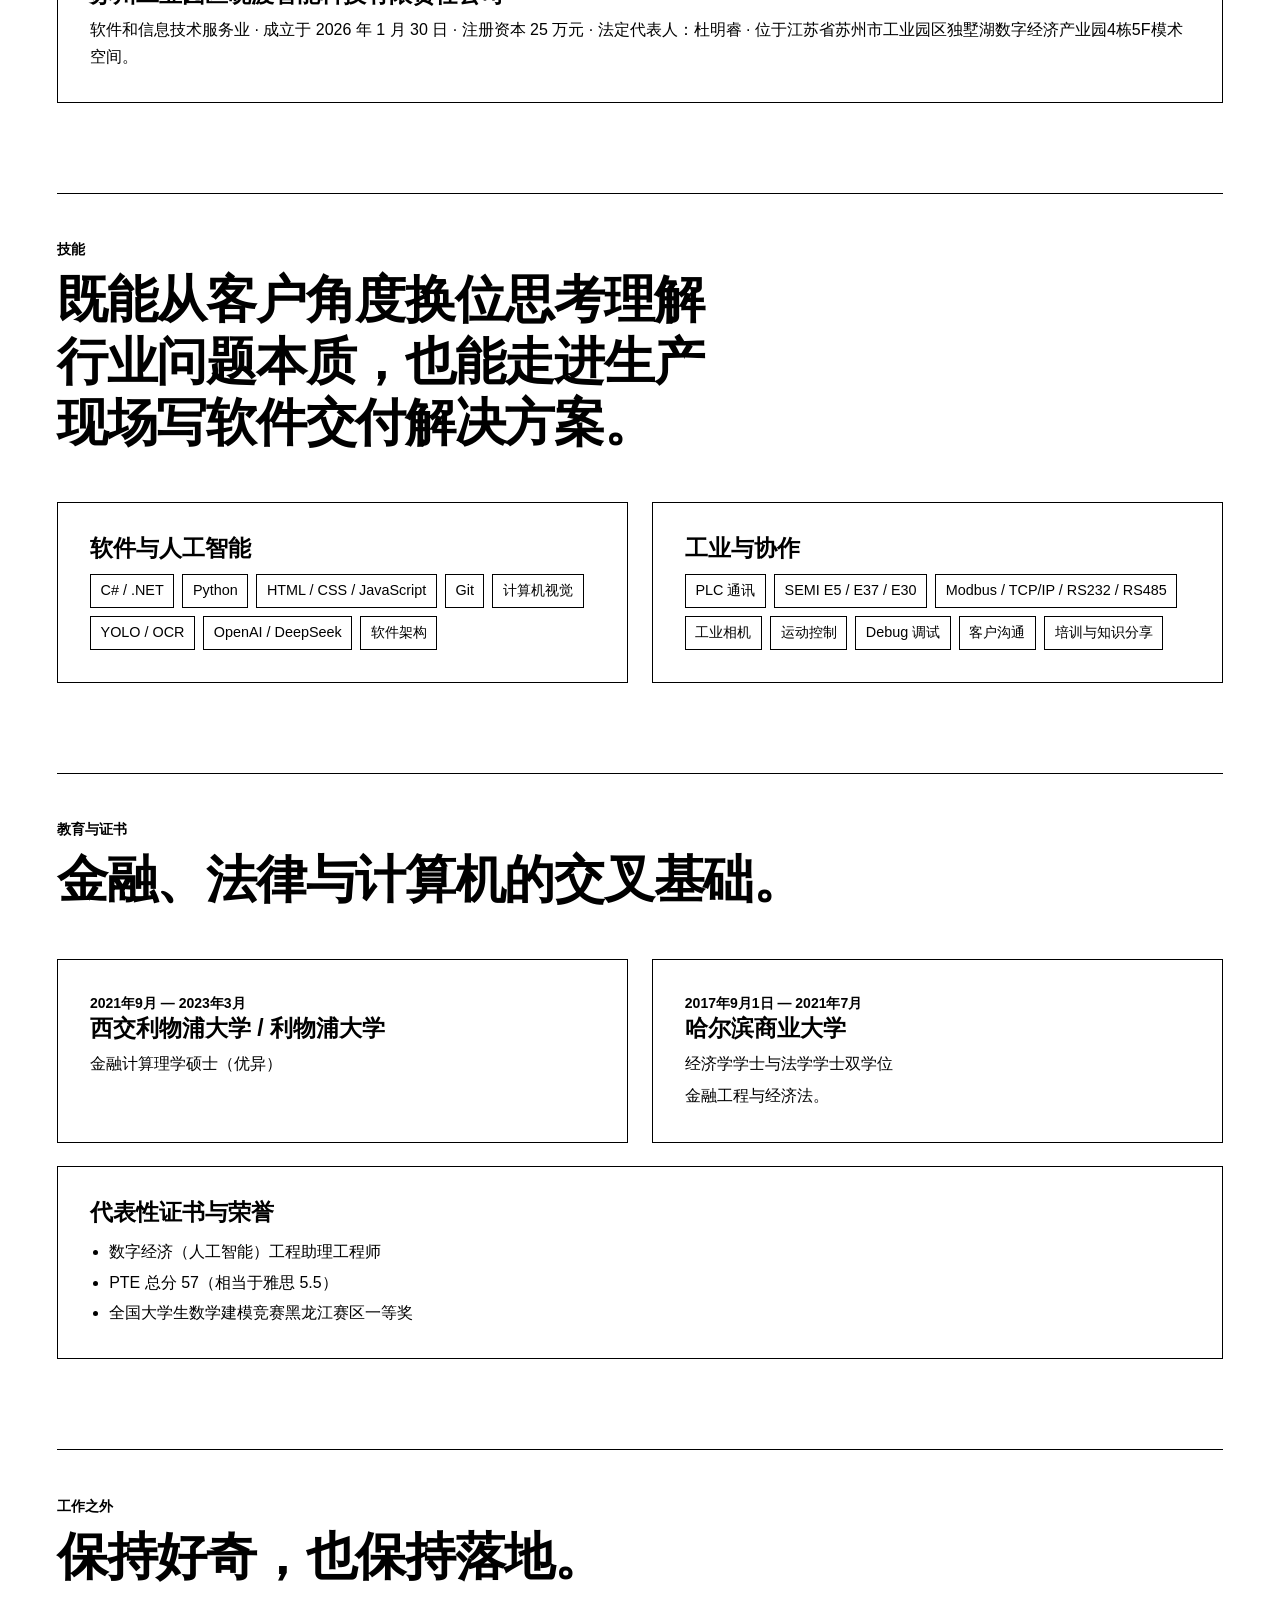
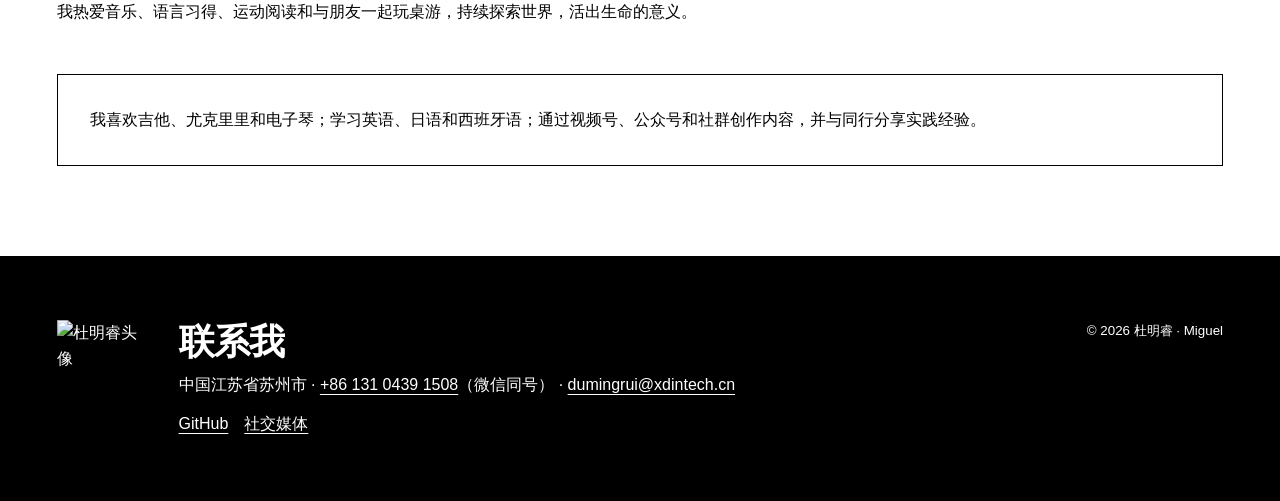
==== commit 76a39c0e: "Update Chinese homepage copy" ====
--- a/index.html
+++ b/index.html
@@ -98,7 +98,7 @@
             <div class="site-container">
                 <div class="site-section-heading">
                     <div class="site-kicker">晓渡智能科技</div>
-                    <h2>让技术从想法走到交付。</h2>
+                    <h2>用科技摆渡成长，将智能落到实处。</h2>
                 </div>
                 <div class="site-grid">
                     <article class="site-card site-cell-full" id="ai" aria-labelledby="ai-heading">
@@ -108,7 +108,7 @@
                             <li>晓渡智科资讯舱・轻交流营｜XDINTECH 免费社群</li>
                             <li>晓渡智科365 全年陪伴课程：365 元 / 年</li>
                             <li>晓渡智科 AI 定制课：400 元 / 小时</li>
-                            <li>ChatGPT+Codex 扫盲课：199 元 / 席位；30 分钟讲解＋30 分钟答疑</li>
+                            <li>ChatGPT+Codex 扫盲课：199 元 / 席位(30 分钟讲解＋30 分钟答疑)</li>
                         </ul>
                     </article>
                     <article class="site-card site-cell-full" id="solutions-consulting" aria-labelledby="consulting-heading">
@@ -189,7 +189,6 @@
                             <div class="site-timeline-meta">2021年9月 — 2023年3月</div>
                             <h3>西交利物浦大学 / 利物浦大学</h3>
                             <p class="site-detail">金融计算理学硕士（优异）</p>
-                            <p>毕业论文：《古典钢琴演奏中的节奏表现力分析》。</p>
                         </article>
                     </div>
                     <div class="site-cell-half">
@@ -218,7 +217,7 @@
                 <div class="site-section-heading">
                     <div class="site-kicker">工作之外</div>
                     <h2>保持好奇，也保持落地。</h2>
-                    <p>我热爱音乐、语言习得、运动阅读和与朋友共同玩桌游，对人工智能技术的持续探索，为自己人生创造意义。</p>
+                    <p>我热爱音乐、语言习得、运动阅读和与朋友一起玩桌游，持续探索世界，活出生命的意义。</p>
                 </div>
                 <div class="site-card">
                     <p>我喜欢吉他、尤克里里和电子琴；学习英语、日语和西班牙语；通过视频号、公众号和社群创作内容，并与同行分享实践经验。</p>
